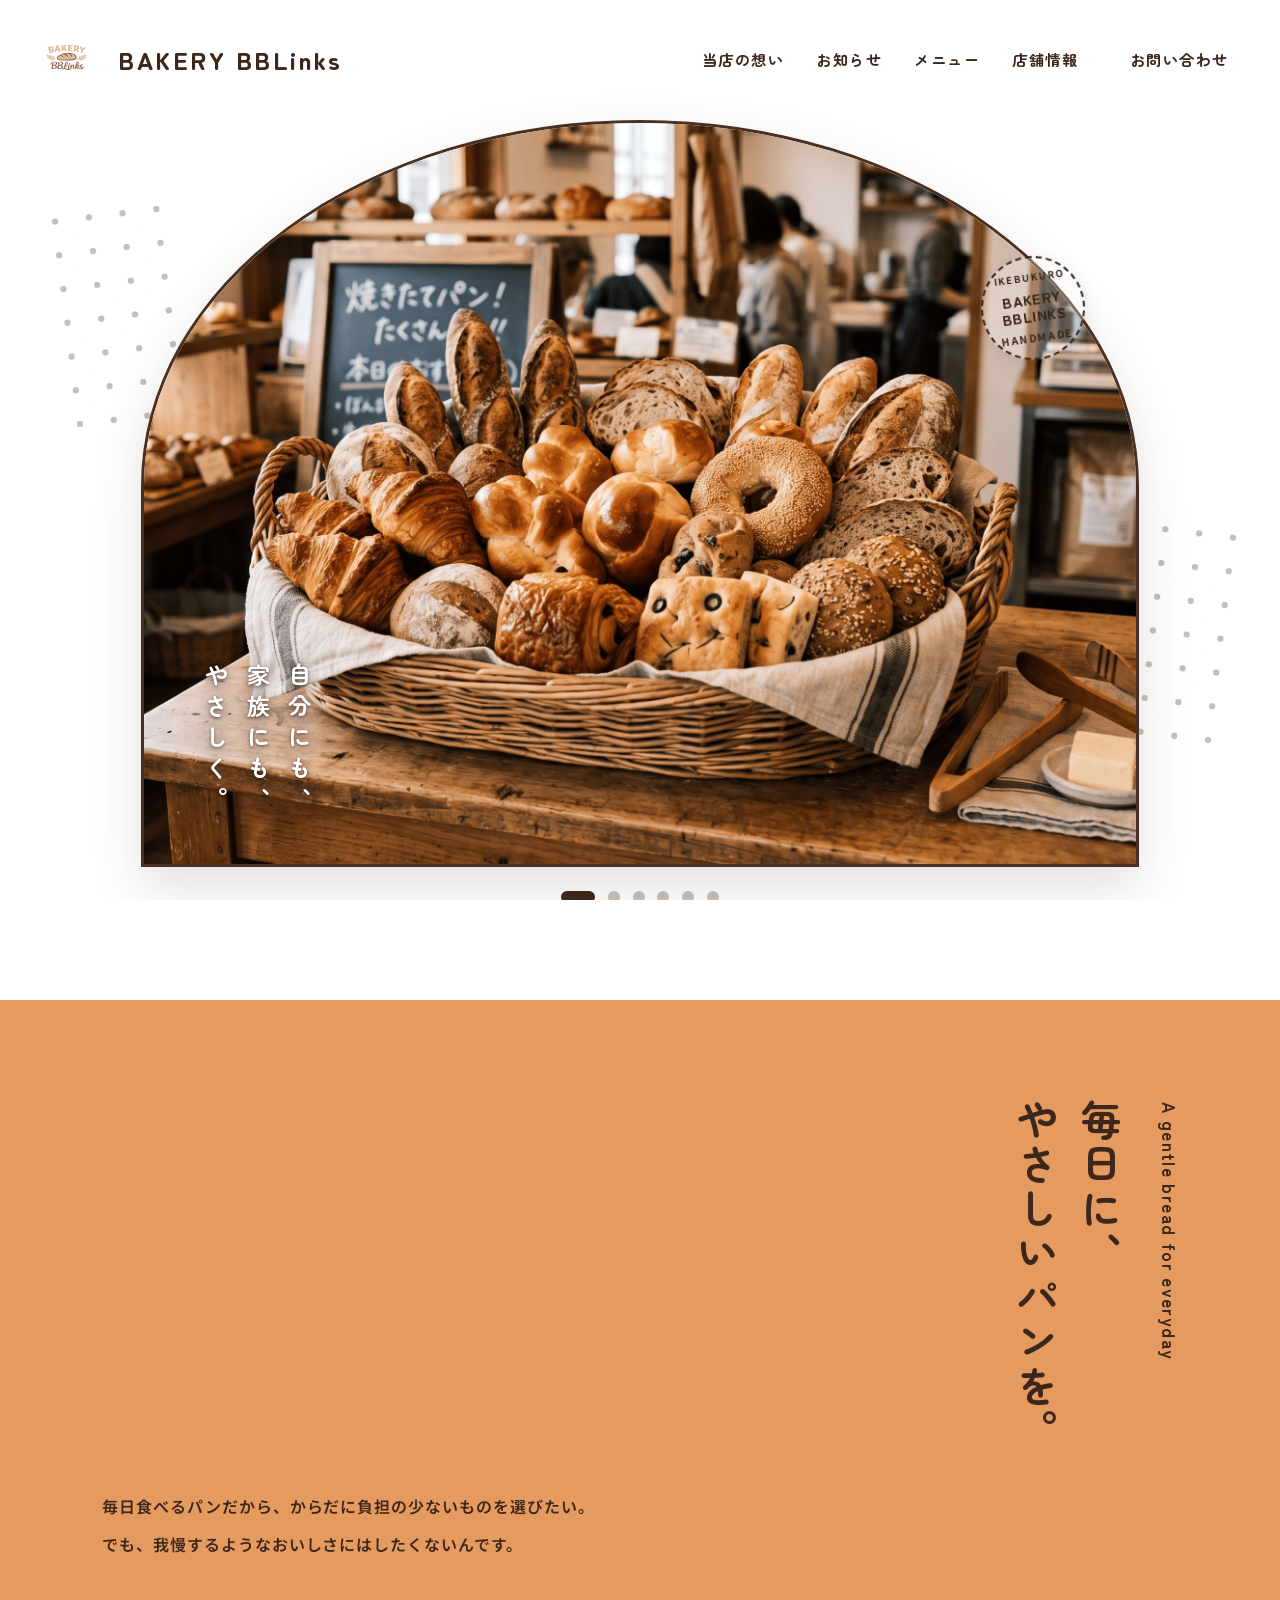
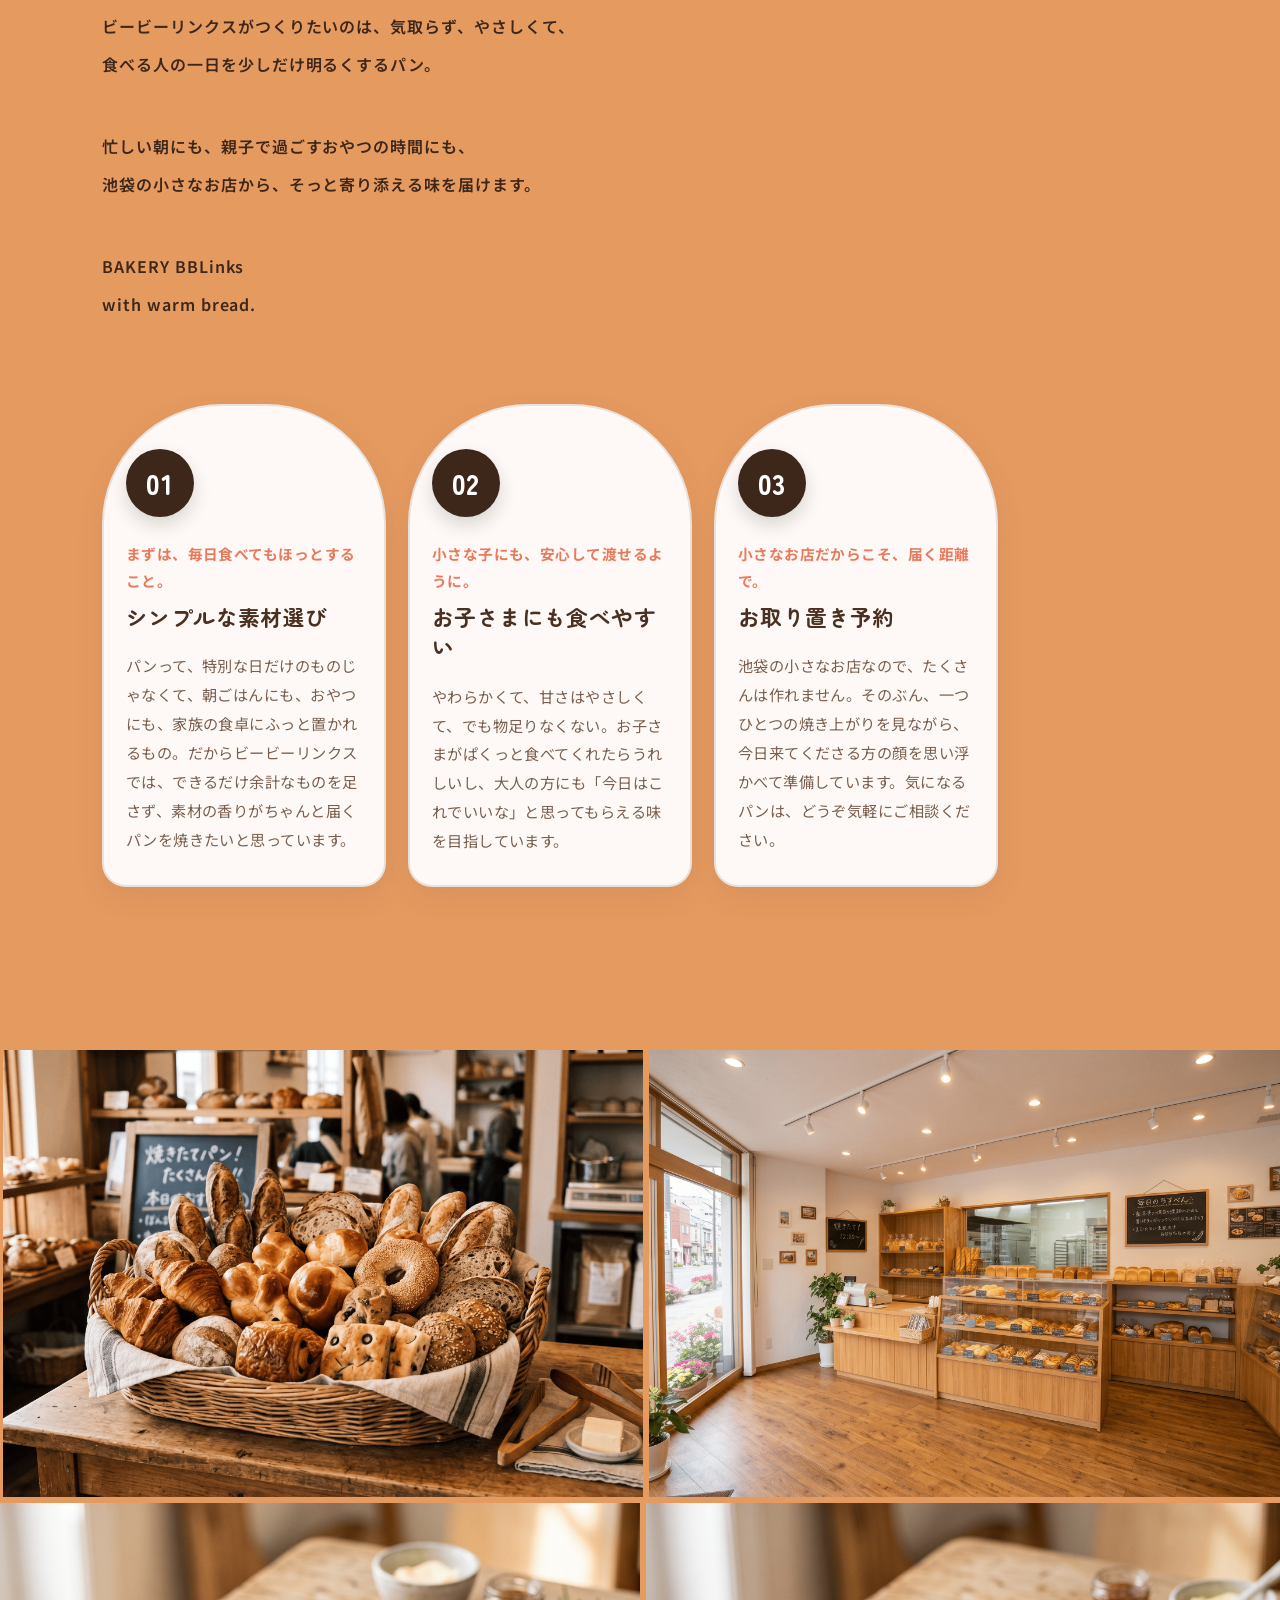
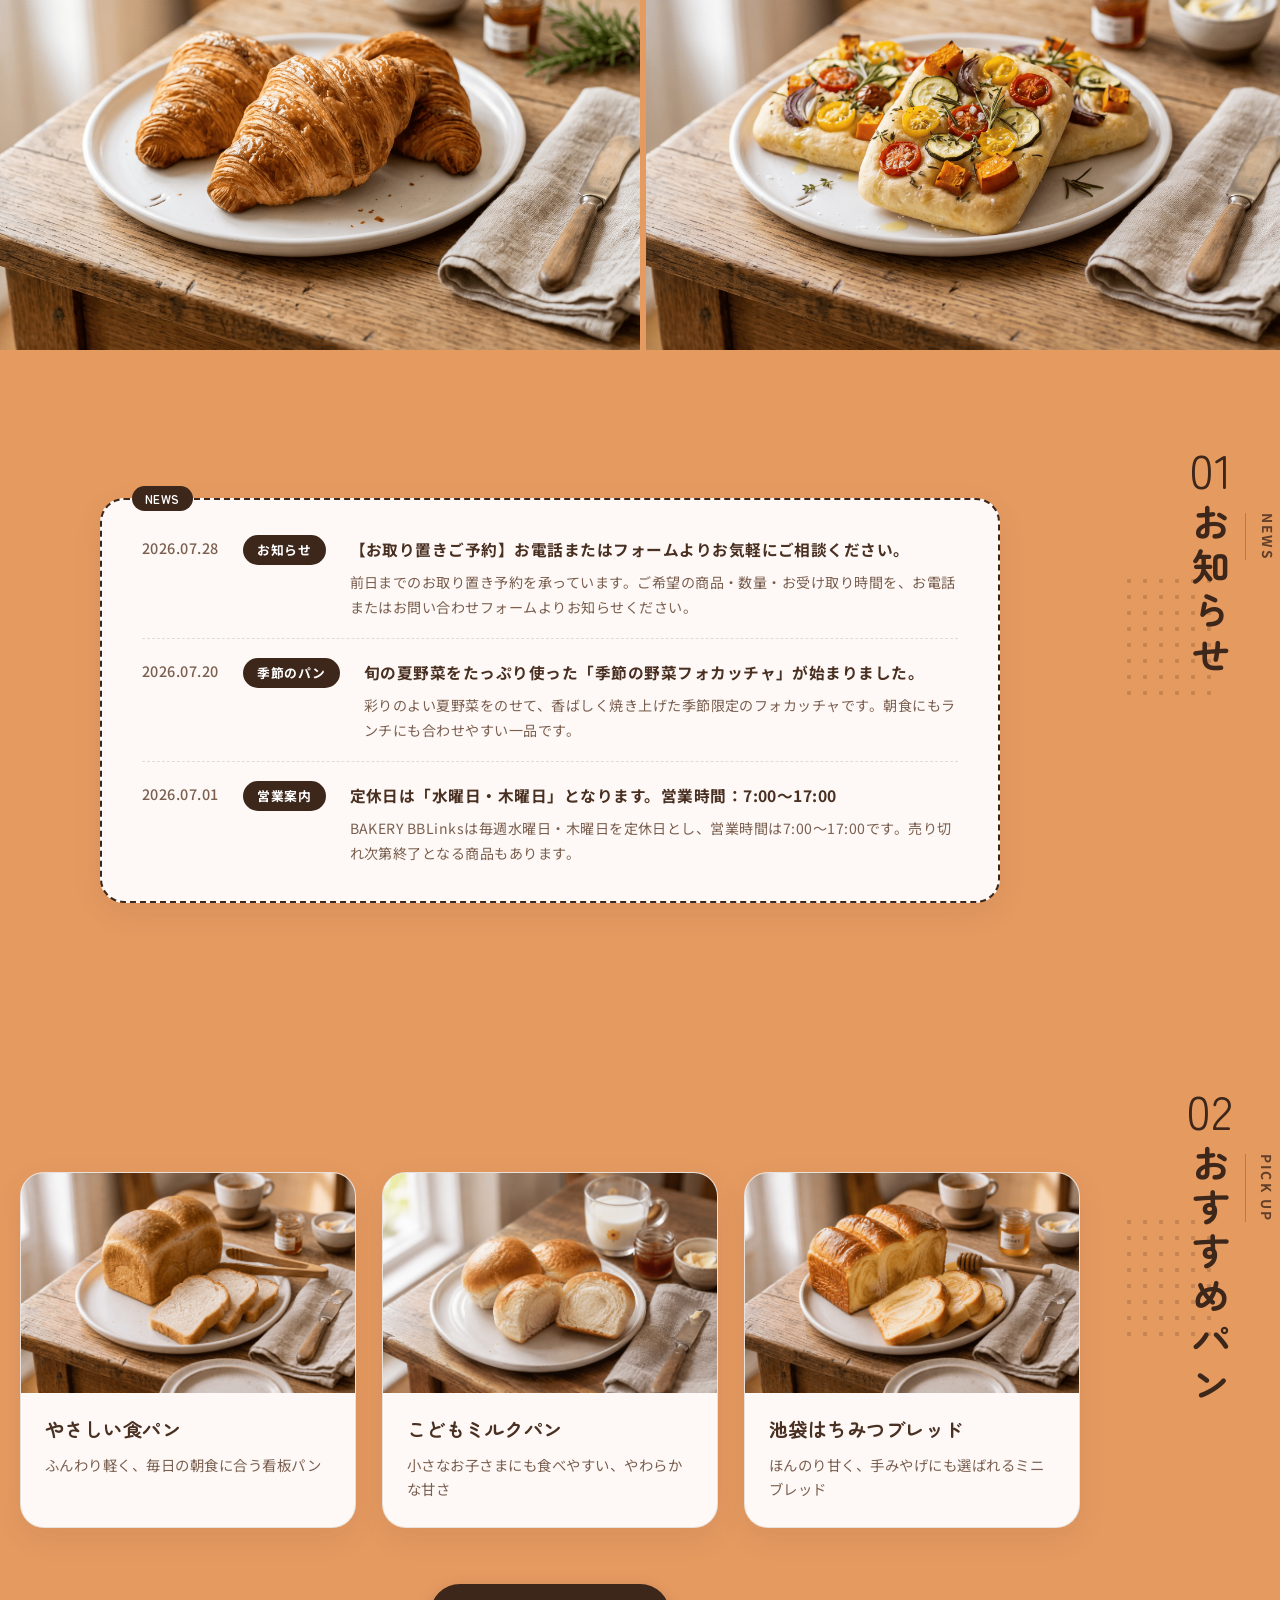
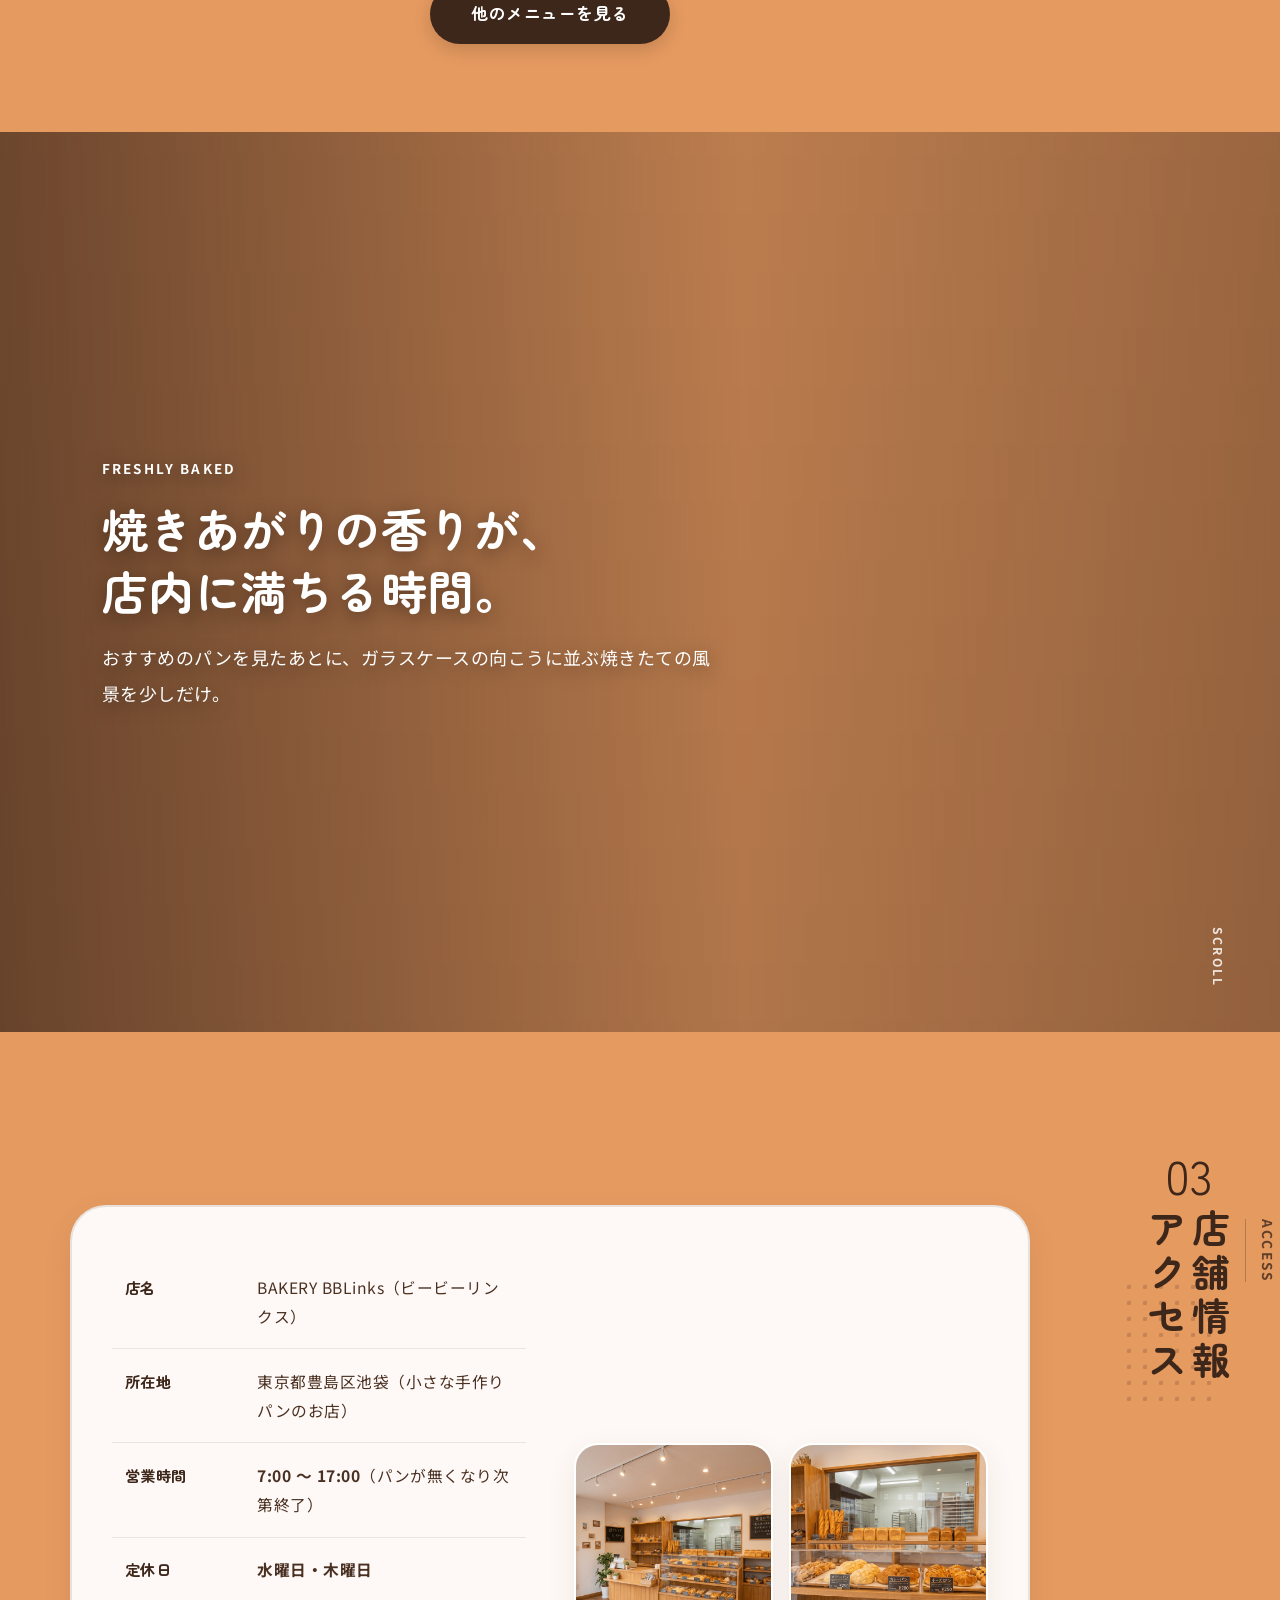
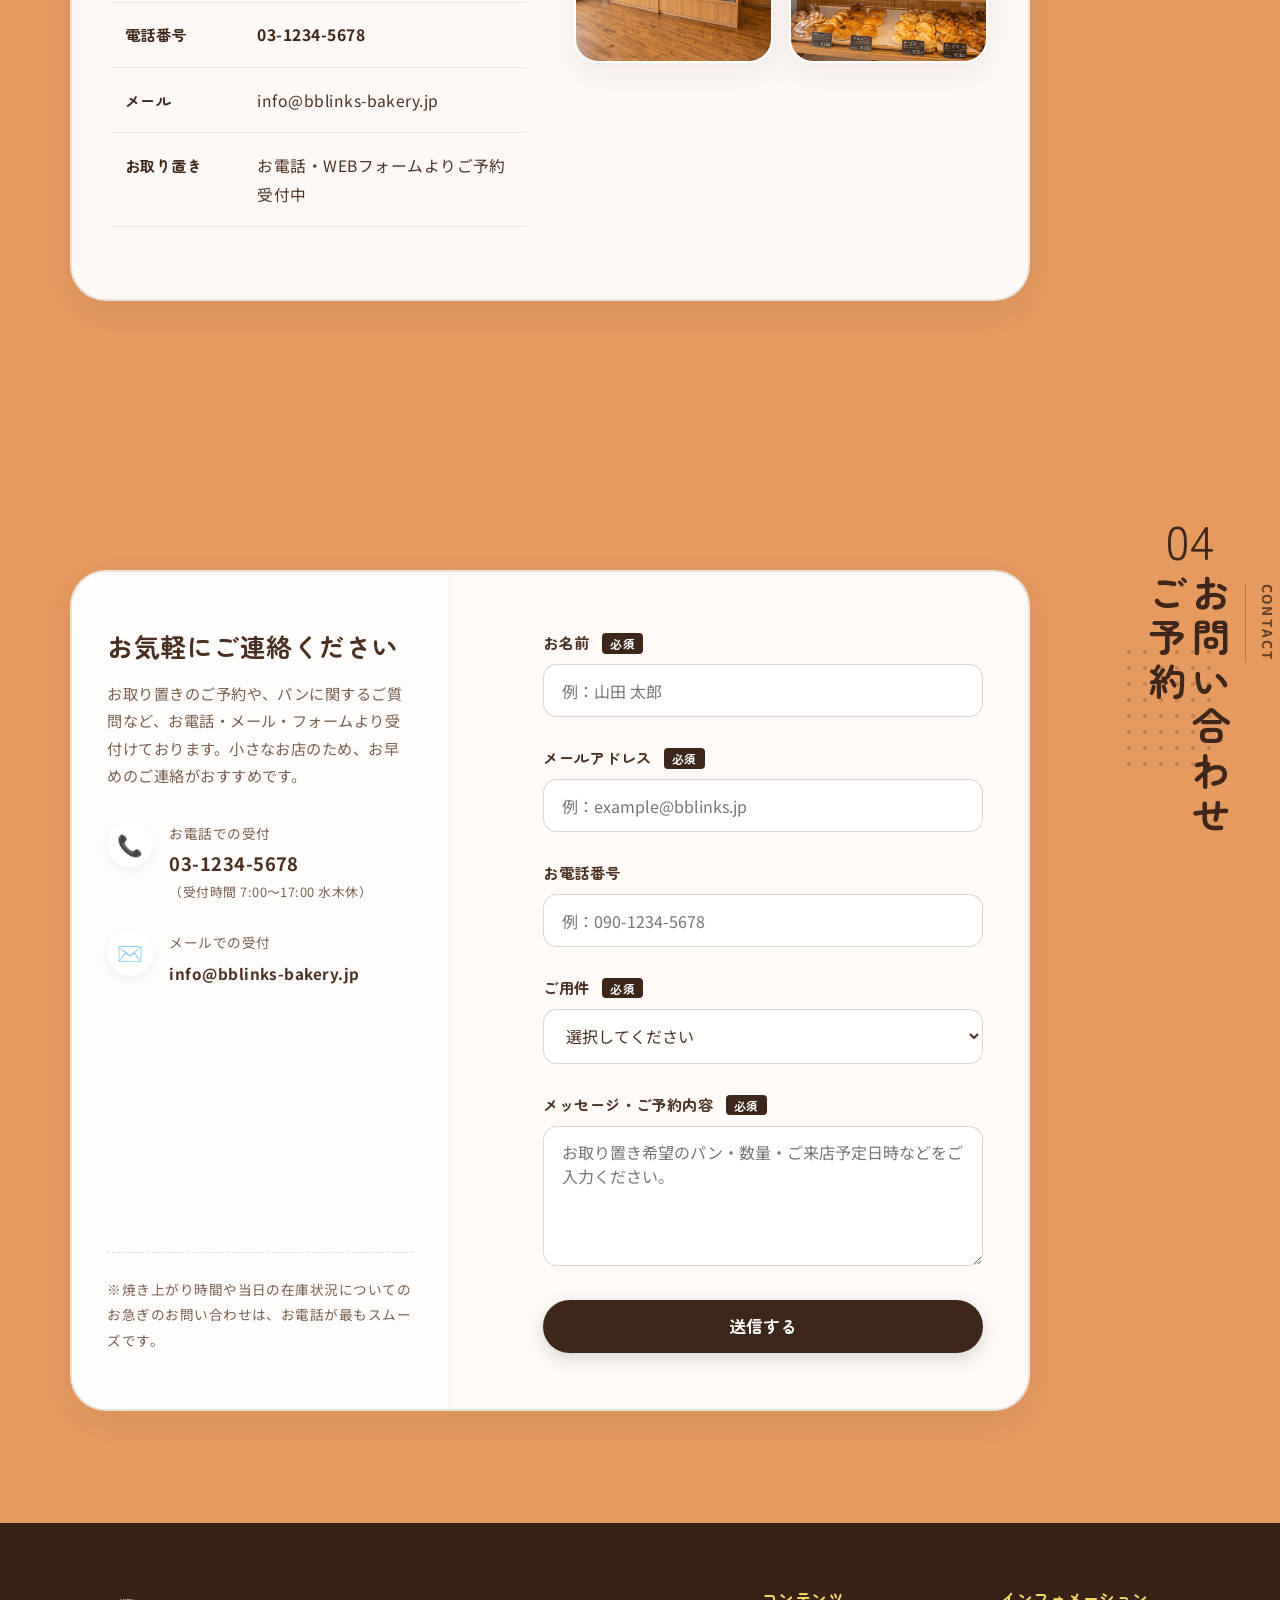
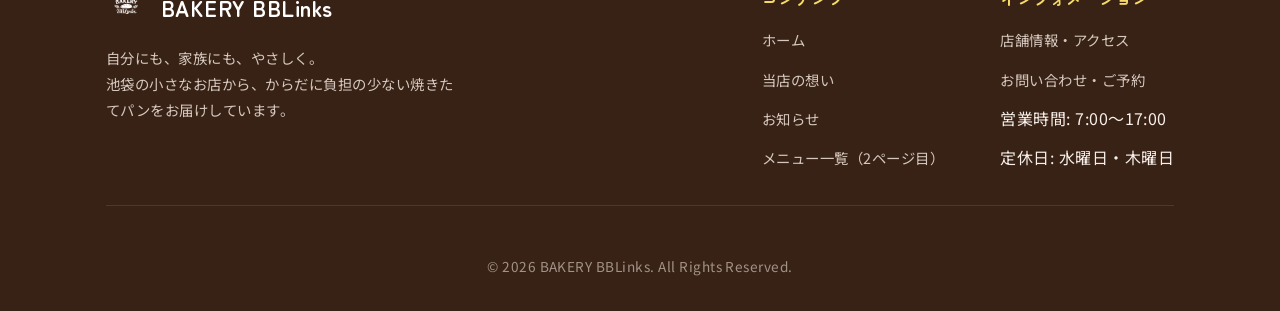
==== index.html @ ad57223d "Add files via upload" ====
<!DOCTYPE html>
<html lang="ja">

<head>
  <meta charset="UTF-8">
  <meta name="viewport" content="width=device-width, initial-scale=1.0">
  <title>BAKERY BBLinks | 池袋のからだにやさしい手作りパン屋さん</title>
  <meta name="description"
    content="池袋の小さなお店 BAKERY BBLinks。毎日の食卓にそっと寄り添う、からだに負担の少ないシンプルで美味しいパンをお届けします。営業時間7:00～17:00（水木定休）。">
  <link rel="stylesheet" href="../css/styles.css">
</head>

<body>

  <!-- flore.tokyo Exact Replication Hero Section -->
  <section class="flore-hero-section">
    <!-- Side Decorative Arch Background Shapes -->
    <div class="flore-side-arch flore-side-arch-left"></div>
    <div class="flore-side-arch flore-side-arch-right"></div>
    <div class="flore-side-dots flore-side-dots-left"></div>
    <div class="flore-side-dots flore-side-dots-right"></div>

    <!-- Top Navigation Bar -->
    <div class="flore-top-bar">
      <a href="index.html" class="flore-logo-area">
        <img src="../images/店舗ロゴ.png" alt="BAKERY BBLinks ロゴ">
        <span class="flore-logo-title">BAKERY BBLinks</span>
      </a>

      <button class="flore-mobile-toggle" id="mobileMenuToggle" aria-label="メニューを開く">☰</button>

      <nav id="mainNav">
        <ul class="flore-nav-list">
          <li><a href="#concept" class="flore-nav-link">当店の想い</a></li>
          <li><a href="#news" class="flore-nav-link">お知らせ</a></li>
          <li><a href="menu.html" class="flore-nav-link">メニュー</a></li>
          <li><a href="#access" class="flore-nav-link">店舗情報</a></li>
          <li><a href="#contact" class="flore-nav-link"
              style="background: rgba(255,255,255,0.4); padding: 0.4rem 1.2rem; border-radius: 99px;">お問い合わせ</a></li>
        </ul>
      </nav>
    </div>

    <!-- Main Stage Grid: Center Arch Window Slider -->
    <div class="flore-hero-stage">

      <!-- Center Area: Big Arch Window Photo Frame (7-second Slider) -->
      <div class="flore-center-arch-frame">
        <!-- Floating Butterfly / Character Decoration -->
        <div class="flore-char-decoration">
          <img src="../images/imageキャラクター.png" alt="BBLinks キャラクター">
        </div>

        <!-- 7-second Photo Slider -->
        <div class="flore-slider-wrapper">
          <!-- Slide 1 -->
          <div class="arch-slide active">
            <img src="../images/パン1.png" alt="BAKERY BBLinks 焼きたてパン">
          </div>
          <!-- Slide 2 -->
          <div class="arch-slide">
            <img src="../images/店内1.png" alt="BAKERY BBLinks 店内の様子">
          </div>
          <!-- Slide 3 -->
          <div class="arch-slide">
            <img src="../images/やさしい食パン.png" alt="看板メニュー やさしい食パン">
          </div>
          <!-- Slide 4 -->
          <div class="arch-slide">
            <img src="../images/クロワッサン.png" alt="発酵バターのクロワッサン">
          </div>
          <!-- Slide 5 -->
          <div class="arch-slide">
            <img src="../images/季節の野菜フォカッチャ.png" alt="季節の野菜フォカッチャ">
          </div>
          <!-- Slide 6 -->
          <div class="arch-slide">
            <img src="../images/店内_ガラスケースのアップ写真.png" alt="ガラスケースのパンたち">
          </div>
        </div>

        <!-- Overlay Copy ("自分にも、家族にも、やさしく。") -->
        <div class="flore-left-copy">
          <div class="flore-vertical-text">自分にも、<br>家族にも、<br>やさしく。</div>
        </div>

      </div>

      <!-- Overlay Stamp Badge ("IKEBUKURO / BBLINKS") -->
      <div class="flore-right-badge-area">
        <div class="flore-circle-badge">
          <span class="sub">IKEBUKURO</span>
          <span class="main-txt">BAKERY<br>BBLINKS</span>
          <span class="sub" style="font-size: 0.65rem;">HANDMADE</span>
        </div>
      </div>

    </div>

    <!-- Bottom Dots & Action Buttons -->
    <div class="flore-hero-footer">
      <div class="arch-slider-dots" id="archSliderDots"></div>
    </div>
  </section>

  <main id="contents" class="page-contents">
    <!-- Concept Section (Must Include Full Designated Text) -->
    <section class="concept-section" id="concept">
      <div class="concept-title-rail">
        <div class="concept-copy-area">
          <p class="concept-copy-en">A gentle bread for everyday</p>
          <h2 class="concept-copy">毎日に、<br>やさしいパンを。</h2>
        </div>
      </div>

      <div class="concept-text">
        <p>毎日食べるパンだから、からだに負担の少ないものを選びたい。<br class="pc-only">でも、我慢するようなおいしさにはしたくないんです。</p>
        <p>ビービーリンクスがつくりたいのは、気取らず、やさしくて、<br class="pc-only">食べる人の一日を少しだけ明るくするパン。</p>
        <p>忙しい朝にも、親子で過ごすおやつの時間にも、<br class="pc-only">池袋の小さなお店から、そっと寄り添える味を届けます。</p>
        <p>BAKERY BBLinks<br>with warm bread.</p>
      </div>

      <div class="concept-points-inline">
        <div class="points-grid">
          <div class="arch-point-card">
            <div class="point-num-badge">01</div>
            <div class="point-sub">まずは、毎日食べてもほっとすること。</div>
            <h3 class="point-title">シンプルな素材選び</h3>
            <p class="point-desc">
              パンって、特別な日だけのものじゃなくて、朝ごはんにも、おやつにも、家族の食卓にふっと置かれるもの。だからビービーリンクスでは、できるだけ余計なものを足さず、素材の香りがちゃんと届くパンを焼きたいと思っています。
            </p>
          </div>

          <div class="arch-point-card">
            <div class="point-num-badge">02</div>
            <div class="point-sub">小さな子にも、安心して渡せるように。</div>
            <h3 class="point-title">お子さまにも食べやすい</h3>
            <p class="point-desc">
              やわらかくて、甘さはやさしくて、でも物足りなくない。お子さまがぱくっと食べてくれたらうれしいし、大人の方にも「今日はこれでいいな」と思ってもらえる味を目指しています。
            </p>
          </div>

          <div class="arch-point-card">
            <div class="point-num-badge">03</div>
            <div class="point-sub">小さなお店だからこそ、届く距離で。</div>
            <h3 class="point-title">お取り置き予約</h3>
            <p class="point-desc">
              池袋の小さなお店なので、たくさんは作れません。そのぶん、一つひとつの焼き上がりを見ながら、今日来てくださる方の顔を思い浮かべて準備しています。気になるパンは、どうぞ気軽にご相談ください。
            </p>
          </div>
        </div>
      </div>
    </section>

    <section class="concept-imgarea" aria-label="BAKERY BBLinksのパンと店内風景">
      <div class="scroll-infinity-wrap">
        <ul class="scroll-infinity-list scroll-infinity-list-left">
          <li class="scroll-infinity-item"><img src="../images/パン1.png" alt="焼きたてパン"></li>
          <li class="scroll-infinity-item"><img src="../images/店内1.png" alt="店内風景"></li>
          <li class="scroll-infinity-item"><img src="../images/やさしい食パン.png" alt="やさしい食パン"></li>
          <li class="scroll-infinity-item"><img src="../images/クロワッサン.png" alt="クロワッサン"></li>
          <li class="scroll-infinity-item"><img src="../images/季節の野菜フォカッチャ.png" alt="季節の野菜フォカッチャ"></li>
          <li class="scroll-infinity-item"><img src="../images/店内_ガラスケースのアップ写真.png" alt="ガラスケースのパン"></li>
          <li class="scroll-infinity-item"><img src="../images/パン1.png" alt=""></li>
          <li class="scroll-infinity-item"><img src="../images/店内1.png" alt=""></li>
          <li class="scroll-infinity-item"><img src="../images/やさしい食パン.png" alt=""></li>
          <li class="scroll-infinity-item"><img src="../images/クロワッサン.png" alt=""></li>
          <li class="scroll-infinity-item"><img src="../images/季節の野菜フォカッチャ.png" alt=""></li>
          <li class="scroll-infinity-item"><img src="../images/店内_ガラスケースのアップ写真.png" alt=""></li>
        </ul>
      </div>

      <div class="scroll-infinity-wrap">
        <ul class="scroll-infinity-list scroll-infinity-list-right">
          <li class="scroll-infinity-item"><img src="../images/クロワッサン.png" alt=""></li>
          <li class="scroll-infinity-item"><img src="../images/季節の野菜フォカッチャ.png" alt=""></li>
          <li class="scroll-infinity-item"><img src="../images/店内_ガラスケースのアップ写真.png" alt=""></li>
          <li class="scroll-infinity-item"><img src="../images/パン1.png" alt=""></li>
          <li class="scroll-infinity-item"><img src="../images/店内1.png" alt=""></li>
          <li class="scroll-infinity-item"><img src="../images/やさしい食パン.png" alt=""></li>
          <li class="scroll-infinity-item"><img src="../images/クロワッサン.png" alt=""></li>
          <li class="scroll-infinity-item"><img src="../images/季節の野菜フォカッチャ.png" alt=""></li>
          <li class="scroll-infinity-item"><img src="../images/店内_ガラスケースのアップ写真.png" alt=""></li>
          <li class="scroll-infinity-item"><img src="../images/パン1.png" alt=""></li>
          <li class="scroll-infinity-item"><img src="../images/店内1.png" alt=""></li>
          <li class="scroll-infinity-item"><img src="../images/やさしい食パン.png" alt=""></li>
        </ul>
      </div>
    </section>

    <!-- News Section -->
    <section class="news-section" id="news">
      <div class="container">
        <div class="section-title">
          <span class="en">News</span>
          <h2 class="ja">お知らせ</h2>
        </div>

        <div class="news-card">
          <ul class="news-list">
            <li class="news-item">
              <span class="news-date">2026.07.28</span>
              <span class="news-tag">お知らせ</span>
              <div class="news-content">
                <a href="#news-modal" class="news-text news-popup-trigger" data-news-date="2026.07.28"
                  data-news-tag="お知らせ" data-news-title="【お取り置きご予約】お電話またはフォームよりお気軽にご相談ください。"
                  data-news-body="前日までのお取り置き予約を承っています。ご希望の商品・数量・お受け取り時間を、お電話またはお問い合わせフォームよりお知らせください。焼き上がり状況によりご希望に添えない場合もありますが、できるだけご用意できるようにいたします。">【お取り置きご予約】お電話またはフォームよりお気軽にご相談ください。</a>
                <p class="news-excerpt">前日までのお取り置き予約を承っています。ご希望の商品・数量・お受け取り時間を、お電話またはお問い合わせフォームよりお知らせください。</p>
              </div>
            </li>
            <li class="news-item">
              <span class="news-date">2026.07.20</span>
              <span class="news-tag">季節のパン</span>
              <div class="news-content">
                <a href="#news-modal" class="news-text news-popup-trigger" data-news-date="2026.07.20"
                  data-news-tag="季節のパン" data-news-title="旬の夏野菜をたっぷり使った「季節の野菜フォカッチャ」が始まりました。"
                  data-news-body="彩りのよい夏野菜をのせて、香ばしく焼き上げた季節限定のフォカッチャです。朝食にもランチにも合わせやすい、やさしい塩気の一品です。数量限定のため、気になる方は早めの時間帯がおすすめです。">旬の夏野菜をたっぷり使った「季節の野菜フォカッチャ」が始まりました。</a>
                <p class="news-excerpt">彩りのよい夏野菜をのせて、香ばしく焼き上げた季節限定のフォカッチャです。朝食にもランチにも合わせやすい一品です。</p>
              </div>
            </li>
            <li class="news-item">
              <span class="news-date">2026.07.01</span>
              <span class="news-tag">営業案内</span>
              <div class="news-content">
                <a href="#news-modal" class="news-text news-popup-trigger" data-news-date="2026.07.01"
                  data-news-tag="営業案内" data-news-title="定休日は「水曜日・木曜日」となります。営業時間：7:00～17:00"
                  data-news-body="BAKERY BBLinksは毎週水曜日・木曜日を定休日とし、営業時間は7:00〜17:00です。売り切れ次第終了となる商品もありますので、まとまった数をご希望の場合は事前のご相談がおすすめです。">定休日は「水曜日・木曜日」となります。営業時間：7:00～17:00</a>
                <p class="news-excerpt">BAKERY BBLinksは毎週水曜日・木曜日を定休日とし、営業時間は7:00〜17:00です。売り切れ次第終了となる商品もあります。</p>
              </div>
            </li>
          </ul>
        </div>
      </div>
    </section>

    <div class="news-modal" id="newsModal" aria-hidden="true">
      <div class="news-modal-backdrop" data-news-modal-close></div>
      <div class="news-modal-dialog" role="dialog" aria-modal="true" aria-labelledby="newsModalTitle">
        <button class="news-modal-close" type="button" aria-label="ポップアップを閉じる" data-news-modal-close>×</button>
        <div class="news-modal-meta">
          <span class="news-modal-date" id="newsModalDate"></span>
          <span class="news-modal-tag" id="newsModalTag"></span>
        </div>
        <h3 class="news-modal-title" id="newsModalTitle"></h3>
        <p class="news-modal-body" id="newsModalBody"></p>
        <img src="../images/imageキャラクター.png" alt="BAKERY BBLinks キャラクター" class="news-modal-character">
      </div>
    </div>

    <!-- Pick Up / Recommendation Section -->
    <section class="featured-section section-padding">
      <div class="container">
        <div class="section-title">
          <span class="en">Pick Up</span>
          <h2 class="ja">おすすめパン</h2>
        </div>

        <div class="menu-cards-grid">
          <!-- やさしい食パン -->
          <div class="menu-card">
            <div class="menu-card-img-wrap">
              <img src="../images/やさしい食パン.png" alt="やさしい食パン" class="menu-card-img">
            </div>
            <div class="menu-card-body">
              <h3 class="menu-card-title">やさしい食パン</h3>
              <p class="menu-card-desc">ふんわり軽く、毎日の朝食に合う看板パン</p>
            </div>
          </div>

          <!-- こどもミルクパン -->
          <div class="menu-card">
            <div class="menu-card-img-wrap">
              <img src="../images/こどもミルクパン.png" alt="こどもミルクパン" class="menu-card-img">
            </div>
            <div class="menu-card-body">
              <h3 class="menu-card-title">こどもミルクパン</h3>
              <p class="menu-card-desc">小さなお子さまにも食べやすい、やわらかな甘さ</p>
            </div>
          </div>

          <!-- 池袋はちみつブレッド -->
          <div class="menu-card">
            <div class="menu-card-img-wrap">
              <img src="../images/池袋はちみつブレッド.png" alt="池袋はちみつブレッド" class="menu-card-img">
            </div>
            <div class="menu-card-body">
              <h3 class="menu-card-title">池袋はちみつブレッド</h3>
              <p class="menu-card-desc">ほんのり甘く、手みやげにも選ばれるミニブレッド</p>
            </div>
          </div>
        </div>

        <div class="btn-center-wrap">
          <a href="menu.html" class="btn-primary">他のメニューを見る</a>
        </div>
      </div>
    </section>

    <!-- Full Screen Bakery Scene Section -->
    <section class="bakery-immersive-section" aria-label="焼きたてパンの風景">
      <div class="bakery-immersive-fixed" role="img" aria-label="ガラスケースに並ぶ焼きたてパン">
        <div class="bakery-immersive-copy">
          <span class="bakery-immersive-kicker">Freshly Baked</span>
          <h2>焼きあがりの香りが、<br>店内に満ちる時間。</h2>
          <p>おすすめのパンを見たあとに、ガラスケースの向こうに並ぶ焼きたての風景を少しだけ。</p>
        </div>
        <div class="bakery-immersive-scroll">SCROLL</div>
      </div>
    </section>

    <!-- Store Info & Access Section -->
    <section class="store-info-section section-padding" id="access">
      <div class="container">
        <div class="section-title">
          <span class="en">Access</span>
          <h2 class="ja">店舗情報<br>アクセス</h2>
        </div>

        <div class="store-card-wrapper">
          <div class="store-grid">
            <div>
              <table class="store-detail-table">
                <tr>
                  <th>店名</th>
                  <td>BAKERY BBLinks（ビービーリンクス）</td>
                </tr>
                <tr>
                  <th>所在地</th>
                  <td>東京都豊島区池袋（小さな手作りパンのお店）</td>
                </tr>
                <tr>
                  <th>営業時間</th>
                  <td><strong>7:00 ～ 17:00</strong>（パンが無くなり次第終了）</td>
                </tr>
                <tr>
                  <th>定休日</th>
                  <td><strong>水曜日・木曜日</strong></td>
                </tr>
                <tr>
                  <th>電話番号</th>
                  <td><a href="tel:03-1234-5678"
                      style="color: var(--text-flore-dark); font-weight: bold;">03-1234-5678</a></td>
                </tr>
                <tr>
                  <th>メール</th>
                  <td><a href="mailto:info@bblinks-bakery.jp">info@bblinks-bakery.jp</a></td>
                </tr>
                <tr>
                  <th>お取り置き</th>
                  <td>お電話・WEBフォームよりご予約受付中</td>
                </tr>
              </table>
            </div>

            <div class="store-gallery">
              <img src="../images/店内1.png" alt="BAKERY BBLinks 店内" class="gallery-img">
              <img src="../images/店内_ガラスケースのアップ写真.png" alt="ガラスケースのパン" class="gallery-img">
            </div>
          </div>
        </div>
      </div>
    </section>

    <!-- Contact Form Section -->
    <section class="contact-section section-padding" id="contact">
      <div class="container">
        <div class="section-title">
          <span class="en">Contact</span>
          <h2 class="ja">お問い合わせ<br>ご予約</h2>
        </div>

        <div class="contact-wrapper">
          <!-- Contact Direct Info -->
          <div class="contact-info-box">
            <div>
              <h3 class="contact-info-title">お気軽にご連絡ください</h3>
              <p class="contact-info-desc">
                お取り置きのご予約や、パンに関するご質問など、お電話・メール・フォームより受付けております。小さなお店のため、お早めのご連絡がおすすめです。
              </p>
              <div class="contact-direct-list">
                <div class="contact-direct-item">
                  <div class="contact-icon">📞</div>
                  <div>
                    <div class="contact-direct-label">お電話での受付</div>
                    <div class="contact-direct-val"><a href="tel:03-1234-5678">03-1234-5678</a></div>
                    <div style="font-size: 0.8rem; color: var(--text-muted);">（受付時間 7:00〜17:00 水木休）</div>
                  </div>
                </div>

                <div class="contact-direct-item">
                  <div class="contact-icon">✉️</div>
                  <div>
                    <div class="contact-direct-label">メールでの受付</div>
                    <div class="contact-direct-val"><a href="mailto:info@bblinks-bakery.jp"
                        style="font-size: 0.95rem;">info@bblinks-bakery.jp</a></div>
                  </div>
                </div>
              </div>
            </div>

            <div style="margin-top: 2rem; padding-top: 1.5rem; border-top: 1px dashed rgba(74, 48, 34, 0.15);">
              <p style="font-size: 0.85rem; color: var(--text-muted);">
                ※焼き上がり時間や当日の在庫状況についてのお急ぎのお問い合わせは、お電話が最もスムーズです。
              </p>
            </div>
          </div>

          <!-- Form Area -->
          <div class="contact-form-box">
            <div id="formSuccessMessage"
              style="display: none; background: rgba(255,255,255,0.9); border: 2px solid var(--text-flore-dark); padding: 1.2rem; border-radius: var(--border-radius-sm); margin-bottom: 1.5rem; text-align: center;">
              <p style="font-weight: bold; color: var(--text-flore-dark);">お問い合わせありがとうございます！</p>
              <p style="font-size: 0.9rem; margin-top: 0.4rem;">内容を確認次第、折り返しご連絡いたします。</p>
            </div>

            <form id="bakeryContactForm">
              <div class="form-group">
                <label for="userName" class="form-label">お名前 <span class="required">必須</span></label>
                <input type="text" id="userName" class="form-control" placeholder="例：山田 太郎" required>
              </div>

              <div class="form-group">
                <label for="userEmail" class="form-label">メールアドレス <span class="required">必須</span></label>
                <input type="email" id="userEmail" class="form-control" placeholder="例：example@bblinks.jp" required>
              </div>

              <div class="form-group">
                <label for="userPhone" class="form-label">お電話番号</label>
                <input type="tel" id="userPhone" class="form-control" placeholder="例：090-1234-5678">
              </div>

              <div class="form-group">
                <label for="contactType" class="form-label">ご用件 <span class="required">必須</span></label>
                <select id="contactType" class="form-control" required>
                  <option value="">選択してください</option>
                  <option value="取り置き予約">パンのお取り置き予約</option>
                  <option value="商品について">商品・アレルギーに関するご質問</option>
                  <option value="その他">その他のお問い合わせ</option>
                </select>
              </div>

              <div class="form-group">
                <label for="userMessage" class="form-label">メッセージ・ご予約内容 <span class="required">必須</span></label>
                <textarea id="userMessage" class="form-control" placeholder="お取り置き希望のパン・数量・ご来店予定日時などをご入力ください。"
                  required></textarea>
              </div>

              <button type="submit" class="btn-primary" style="width: 100%; justify-content: center;">送信する</button>
            </form>
          </div>
        </div>
      </div>
    </section>

  </main>

  <!-- Footer Section -->
  <footer class="site-footer">
    <div class="container">
      <div class="footer-content">
        <div class="footer-brand">
          <div class="footer-logo">
            <img src="../images/店舗ロゴ.png" alt="BAKERY BBLinks">
            <span>BAKERY BBLinks</span>
          </div>
          <p class="footer-desc">
            自分にも、家族にも、やさしく。<br>
            池袋の小さなお店から、からだに負担の少ない焼きたてパンをお届けしています。
          </p>
        </div>

        <div class="footer-links">
          <div class="footer-links-col">
            <h4>コンテンツ</h4>
            <ul class="footer-nav-list">
              <li><a href="index.html">ホーム</a></li>
              <li><a href="#concept">当店の想い</a></li>
              <li><a href="#news">お知らせ</a></li>
              <li><a href="menu.html">メニュー一覧（2ページ目）</a></li>
            </ul>
          </div>

          <div class="footer-links-col">
            <h4>インフォメーション</h4>
            <ul class="footer-nav-list">
              <li><a href="#access">店舗情報・アクセス</a></li>
              <li><a href="#contact">お問い合わせ・ご予約</a></li>
              <li>営業時間: 7:00〜17:00</li>
              <li>定休日: 水曜日・木曜日</li>
            </ul>
          </div>
        </div>
      </div>

      <div class="footer-copyright">
        &copy; 2026 BAKERY BBLinks. All Rights Reserved.
      </div>
    </div>
  </footer>

  <script src="../js/main.js"></script>
</body>

</html>
---- css/styles.css ----
/* ==========================================================================
   BAKERY BBLinks - Main Design System & Stylesheet
   flore.tokyo Arch Screen Replication with Golden Ratio Vertical Arch Window
   ========================================================================== */

@import url('https://fonts.googleapis.com/css2?family=Zen+Maru+Gothic:wght@400;500;700;900&family=Noto+Sans+JP:wght@400;500;700&display=swap');

:root {
  /* Color Palette */
  --bg-flore: #E59A60;          /* TOP Color: Warm Terracotta Caramel */
  --bg-yellow: #F7DA69;         /* Gentle Sunshine Yellow */
  --bg-pink: #F7C0C7;           /* Gentle Sweet Pink */
  
  --primary-color: #E59A60;
  --secondary-color: #E87A5D;
  --accent-yellow: #FFD24C;
  
  --text-main: #4A3022;          /* Deep Warm Brown */
  --text-muted: #7A5F50;
  --text-flore-dark: #3D261A;
  --text-light: #FFFFFF;
  
  --border-color: rgba(90, 67, 54, 0.15);
  --border-flore: #4A3022;
  --border-radius-sm: 14px;
  --border-radius-md: 24px;
  --border-radius-lg: 36px;
  --border-radius-pill: 9999px;
  
  --shadow-soft: 0 10px 30px rgba(74, 48, 34, 0.08);
  --shadow-hover: 0 16px 40px rgba(74, 48, 34, 0.16);
  
  --font-heading: 'Zen Maru Gothic', sans-serif;
  --font-body: 'Noto Sans JP', 'Zen Maru Gothic', sans-serif;
  
  --max-width: 1100px;
}

/* Reset & Base Styles */
*, *::before, *::after {
  box-sizing: border-box;
  margin: 0;
  padding: 0;
}

html {
  scroll-behavior: smooth;
  font-size: 16px;
}

/* Animated Changing Background */
body {
  font-family: var(--font-body);
  color: var(--text-main);
  line-height: 1.85;
  letter-spacing: 0.03em;
  overflow-x: hidden;
  animation: animateBgCycle 18s ease-in-out infinite;
}

body.modal-open {
  overflow: hidden;
}

@keyframes animateBgCycle {
  0%, 100% {
    background-color: var(--bg-flore);  /* TOP Color: Caramel Terracotta */
  }
  33% {
    background-color: var(--bg-yellow); /* Gentle Sunshine Yellow */
  }
  66% {
    background-color: var(--bg-pink);   /* Gentle Sweet Pink */
  }
}

img {
  max-width: 100%;
  height: auto;
  display: block;
}

a {
  color: inherit;
  text-decoration: none;
  transition: all 0.3s ease;
}

ul {
  list-style: none;
}

/* Typography & Headings */
h1, h2, h3, h4, h5, h6 {
  font-family: var(--font-heading);
  color: var(--text-main);
  font-weight: 700;
  line-height: 1.4;
}

.section-title {
  position: relative;
  z-index: 0;
  min-height: clamp(220px, 26vh, 320px);
  margin-bottom: clamp(2.6rem, 5vw, 5.2rem);
  padding-right: clamp(0.2rem, 1vw, 0.7rem);
  display: grid;
  grid-template-columns: auto auto;
  grid-template-rows: auto auto;
  column-gap: clamp(0.5rem, 0.9vw, 0.8rem);
  row-gap: clamp(0.45rem, 0.8vw, 0.8rem);
  justify-content: end;
  align-items: start;
  text-align: left;
}

.section-title .en {
  display: block;
  writing-mode: vertical-rl;
  text-orientation: mixed;
  font-size: 0.85rem;
  color: var(--text-flore-dark);
  font-weight: 700;
  letter-spacing: 0.16em;
  text-transform: uppercase;
  background-color: transparent;
  padding: 0 0 0 0.55rem;
  border-left: 1px solid rgba(61, 38, 26, 0.36);
  border-right: none;
  border-radius: 0;
  margin: 0.65rem 0 0;
  box-shadow: none;
  opacity: 0.78;
  position: relative;
  grid-column: 2;
  grid-row: 2;
  align-self: start;
  z-index: 2;
}

.section-title .ja {
  writing-mode: vertical-rl;
  text-orientation: mixed;
  font-size: clamp(1.9rem, 3vw, 2.7rem);
  position: relative;
  display: inline-block;
  color: var(--text-flore-dark);
  margin-top: 0;
  text-shadow: none;
  letter-spacing: 0.16em;
  line-height: 1.15;
  grid-column: 1;
  grid-row: 2;
  z-index: 2;
}

.section-title .ja::after {
  content: none;
  display: none;
}

.section-title::before {
  position: relative;
  grid-column: 1;
  grid-row: 1;
  justify-self: center;
  font-family: var(--font-heading);
  font-size: clamp(2.45rem, 3.7vw, 4.1rem);
  line-height: 1;
  letter-spacing: 0;
  color: var(--text-flore-dark);
  -webkit-text-stroke: 0;
  z-index: 2;
}

.section-title::after {
  content: '';
  position: absolute;
  top: clamp(7.8rem, 10vw, 10.7rem);
  right: clamp(3.9rem, 4.6vw, 5.1rem);
  width: clamp(76px, 7.5vw, 112px);
  height: clamp(96px, 10vw, 140px);
  background-image: radial-gradient(circle, rgba(61, 38, 26, 0.38) 0 2px, transparent 2.5px);
  background-size: 16px 16px;
  opacity: 0.5;
  pointer-events: none;
  z-index: 0;
}

.news-section .section-title::before {
  content: '01';
}

.featured-section .section-title::before {
  content: '02';
}

.store-info-section .section-title::before {
  content: '03';
}

.contact-section .section-title::before {
  content: '04';
}

.container {
  width: 90%;
  max-width: var(--max-width);
  margin: 0 auto;
  padding: 0 1rem;
}

.section-padding {
  padding: 6rem 0;
}

.reveal-on-scroll {
  opacity: 0;
  transform: translateY(34px);
  transition:
    opacity 0.85s ease,
    transform 0.85s cubic-bezier(0.22, 1, 0.36, 1);
  transition-delay: var(--reveal-delay, 0ms);
  will-change: opacity, transform;
}

.reveal-on-scroll.is-visible {
  opacity: 1;
  transform: translateY(0);
}

@media (prefers-reduced-motion: reduce) {
  .reveal-on-scroll {
    opacity: 1;
    transform: none;
    transition: none;
  }

  .scroll-infinity-list-left,
  .scroll-infinity-list-right {
    animation: none;
  }
}

@keyframes firstViewFadeUp {
  from {
    opacity: 0;
    transform: translateY(22px);
  }
  to {
    opacity: 1;
    transform: translateY(0);
  }
}

@keyframes firstViewFadeIn {
  from {
    opacity: 0;
  }
  to {
    opacity: var(--first-view-opacity, 1);
  }
}

@media (prefers-reduced-motion: reduce) {
  .flore-top-bar,
  .flore-center-arch-frame,
  .flore-right-badge-area,
  .flore-hero-footer {
    opacity: 1;
    transform: none;
    animation: none;
  }

  .flore-side-arch {
    opacity: 1;
    animation: none;
  }

  .flore-side-dots {
    opacity: var(--first-view-opacity, 0.62);
    animation: none;
  }
}

/* ==========================================================================
   Hero Section - Golden Ratio Vertical Arch Window (flore.tokyo Replication)
   ========================================================================== */
.flore-hero-section {
  position: fixed;
  top: 0;
  left: 0;
  width: 100vw;
  height: var(--hero-fixed-height, 100vh);
  padding: 1.5rem 2rem 1.4rem;
  overflow: hidden;
  min-height: 0;
  display: flex;
  flex-direction: column;
  justify-content: space-between;
  z-index: 0;
  will-change: opacity;
}

.flore-top-bar {
  display: flex;
  justify-content: space-between;
  align-items: center;
  position: relative;
  z-index: 20;
  max-width: 1800px;
  width: 100%;
  margin: 0 auto 1rem;
  opacity: 0;
  animation: firstViewFadeUp 0.9s ease 0.08s forwards;
}

.flore-hero-section > .flore-top-bar {
  visibility: hidden;
}

.site-floating-header {
  position: fixed;
  top: 0;
  left: 0;
  z-index: 1000;
  max-width: none;
  width: 100%;
  padding: 1.5rem 2rem 0;
  background: transparent;
  visibility: visible;
  opacity: 1;
  transform: none;
  animation: none;
  pointer-events: none;
}

.site-floating-header .flore-logo-area,
.site-floating-header nav,
.site-floating-header .flore-mobile-toggle {
  pointer-events: auto;
}

.flore-logo-area {
  display: flex;
  align-items: center;
  gap: 0.9rem;
  color: var(--text-flore-dark);
}

.flore-logo-area img {
  height: clamp(72px, 5.2vw, 96px);
  width: auto;
}

.flore-logo-title {
  font-family: var(--font-heading);
  font-size: clamp(1.55rem, 1.8vw, 1.95rem);
  font-weight: 900;
  letter-spacing: 0.1em;
  color: var(--text-flore-dark);
  white-space: nowrap;
}

.flore-nav-list {
  display: flex;
  gap: 2rem;
  align-items: center;
}

.flore-nav-link {
  font-family: var(--font-heading);
  font-size: 0.95rem;
  font-weight: 700;
  color: var(--text-flore-dark);
  letter-spacing: 0.1em;
  transition: opacity 0.3s;
}

.flore-nav-link:hover {
  opacity: 0.75;
}

/* Side Decorative Arch Background Shapes */
.flore-side-arch {
  position: absolute;
  top: 10%;
  bottom: 5%;
  width: 160px;
  background-color: rgba(255, 255, 255, 0.25);
  pointer-events: none;
  z-index: 1;
  opacity: 0;
  animation: firstViewFadeIn 1.1s ease 0.22s forwards;
}

.flore-side-arch-left {
  left: -80px;
  border-radius: 0 150px 150px 0;
}

.flore-side-arch-right {
  right: -80px;
  border-radius: 150px 0 0 150px;
}

.flore-side-dots {
  position: absolute;
  pointer-events: none;
  z-index: 7;
}

.flore-side-dots {
  width: clamp(120px, 10vw, 190px);
  height: clamp(210px, 28vh, 320px);
  --first-view-opacity: 0.62;
  background-image:
    radial-gradient(circle, rgba(61, 38, 26, 0.48) 0 3px, transparent 3.5px),
    radial-gradient(circle, rgba(255, 253, 248, 0.55) 0 2px, transparent 2.5px);
  background-position: 0 0, 17px 17px;
  background-size: 34px 34px;
  opacity: 0;
  animation: firstViewFadeIn 1s ease 0.52s forwards;
}

.flore-side-dots-left {
  left: clamp(14px, 4vw, 72px);
  top: 22%;
  transform: rotate(-7deg);
}

.flore-side-dots-right {
  right: clamp(14px, 4vw, 72px);
  bottom: 15%;
  transform: rotate(7deg);
}

/* Main Hero Stage - Perfect flore.tokyo Screenshot Layout */
.flore-hero-stage {
  position: relative;
  z-index: 10;
  display: flex;
  justify-content: center;
  align-items: flex-end;
  gap: clamp(0.75rem, 1.5vw, 1.6rem);
  max-width: 1800px;
  width: 100%;
  margin: 0 auto;
  padding: 0.5rem 0;
  flex-grow: 1;
}

/* Left Vertical Copy ("自分にも、家族にも、やさしく。") */
.flore-left-copy {
  position: absolute;
  left: clamp(28px, 4vw, 68px);
  bottom: clamp(34px, 5vh, 72px);
  display: flex;
  flex-direction: column;
  align-items: center;
  gap: 1.5rem;
  padding-bottom: 0;
  z-index: 16;
  width: auto;
  pointer-events: none;
}

.flore-vertical-text {
  writing-mode: vertical-rl;
  text-orientation: mixed;
  font-family: var(--font-heading);
  font-size: clamp(1.45rem, 1.7vw, 2rem);
  font-weight: 700;
  letter-spacing: 0.35em;
  line-height: 1.8;
  color: #FFFFFF;
  text-shadow: 0 3px 14px rgba(45, 25, 15, 0.72), 0 1px 3px rgba(45, 25, 15, 0.55);
}

/* Golden Ratio Vertical Arch Window Photo Frame (Exact flore.tokyo proportion) */
.flore-center-arch-frame {
  position: relative;
  width: min(78vw, 1480px);
  height: clamp(670px, 83vh, 920px);
  border-radius: 50% 50% 0 0 / 49% 49% 0 0;
  border: 3.5px solid var(--border-flore);
  background-color: #FFFDF8;
  overflow: hidden;
  box-shadow: 0 20px 50px rgba(74, 48, 34, 0.15);
  margin: 0 auto;
  opacity: 0;
  animation: firstViewFadeUp 1s cubic-bezier(0.22, 1, 0.36, 1) 0.24s forwards;
}

.flore-slider-wrapper {
  position: relative;
  width: 100%;
  height: 100%;
}

.arch-slide {
  position: absolute;
  top: 0;
  left: 0;
  width: 100%;
  height: 100%;
  opacity: 0;
  transition: opacity 1.5s ease-in-out, transform 10s linear;
  transform: scale(1.05);
  pointer-events: none;
}

.arch-slide.active {
  opacity: 1;
  transform: scale(1);
  pointer-events: auto;
}

.arch-slide img {
  width: 100%;
  height: 100%;
  object-fit: cover;
}

.flore-char-decoration {
  position: absolute;
  top: 40px;
  left: 40px;
  width: 80px;
  height: 80px;
  z-index: 15;
  animation: floatBounce 4s ease-in-out infinite;
}

.flore-char-decoration img {
  width: 100%;
  height: 100%;
  object-fit: contain;
}

@keyframes floatBounce {
  0%, 100% { transform: translateY(0); }
  50% { transform: translateY(-10px); }
}

/* Right Stamp Badge ("DEBUT! BBLINKS") */
.flore-right-badge-area {
  position: absolute;
  top: clamp(118px, 16vh, 164px);
  right: calc((100% - min(78vw, 1480px)) / 2 + clamp(32px, 4.2vw, 78px));
  display: flex;
  flex-direction: column;
  align-items: center;
  padding-bottom: 0;
  z-index: 17;
  width: auto;
  pointer-events: none;
  opacity: 0;
  animation: firstViewFadeUp 0.85s ease 0.68s forwards;
}

.flore-circle-badge {
  width: clamp(104px, 8vw, 145px);
  height: clamp(104px, 8vw, 145px);
  border: 2px dashed var(--text-flore-dark);
  border-radius: 50%;
  display: flex;
  flex-direction: column;
  align-items: center;
  justify-content: center;
  color: var(--text-flore-dark);
  text-align: center;
  padding: 10px;
  transform: rotate(-8deg);
  background-color: rgba(255,255,255,0.3);
  backdrop-filter: blur(4px);
  box-shadow: 0 8px 20px rgba(0,0,0,0.08);
}

.flore-circle-badge .sub {
  font-size: clamp(0.6rem, 0.75vw, 0.75rem);
  font-weight: 700;
  letter-spacing: 0.15em;
}

.flore-circle-badge .main-txt {
  font-family: var(--font-heading);
  font-size: clamp(0.92rem, 1.15vw, 1.25rem);
  font-weight: 900;
  line-height: 1.2;
  margin: 0.2rem 0;
}

.flore-hero-footer {
  position: relative;
  z-index: 20;
  display: flex;
  flex-direction: column;
  align-items: center;
  margin-top: 1rem;
  opacity: 0;
  animation: firstViewFadeUp 0.8s ease 0.82s forwards;
}

.page-contents {
  position: relative;
  z-index: 5;
  margin-top: calc(var(--hero-fixed-height, 100vh) + 100px);
  background-color: var(--bg-flore);
  animation: animateBgCycle 18s ease-in-out infinite;
  overflow: visible;
}

.arch-slider-dots {
  display: flex;
  gap: 0.8rem;
  justify-content: center;
  margin-bottom: 1.2rem;
}

.dot {
  width: 12px;
  height: 12px;
  border-radius: 50%;
  background-color: rgba(74, 48, 34, 0.3);
  cursor: pointer;
  transition: all 0.4s ease;
}

.dot.active {
  background-color: var(--text-flore-dark);
  width: 34px;
  border-radius: 6px;
}

.flore-hero-btns {
  display: flex;
  gap: 1.2rem;
  justify-content: center;
}

.btn-flore {
  background-color: #FFFDF8;
  color: var(--text-flore-dark);
  padding: 0.85rem 2.5rem;
  border-radius: var(--border-radius-pill);
  font-family: var(--font-heading);
  font-weight: 700;
  font-size: 1rem;
  box-shadow: 0 6px 18px rgba(0,0,0,0.1);
  transition: all 0.3s ease;
}

.btn-flore:hover {
  transform: translateY(-3px);
  background-color: #FFF5EA;
  box-shadow: 0 10px 24px rgba(0,0,0,0.15);
}

.flore-mobile-toggle {
  display: none;
  background: none;
  border: none;
  font-size: 2rem;
  color: var(--text-flore-dark);
  cursor: pointer;
}

/* ==========================================================================
   News Section
   ========================================================================== */
.news-section {
  padding: 4.5rem 0;
  background: transparent;
}

.news-card {
  background: rgba(255, 255, 255, 0.94);
  backdrop-filter: blur(8px);
  border: 2px dashed var(--text-flore-dark);
  border-radius: var(--border-radius-md);
  padding: 2.2rem 2.5rem;
  box-shadow: var(--shadow-soft);
  max-width: 900px;
  margin: 0 auto;
  position: relative;
}

.news-card::before {
  content: 'NEWS';
  position: absolute;
  top: -14px;
  left: 30px;
  background: var(--text-flore-dark);
  color: white;
  font-family: var(--font-heading);
  font-size: 0.75rem;
  font-weight: 700;
  padding: 0.1rem 0.8rem;
  border-radius: var(--border-radius-pill);
}

.news-list {
  display: flex;
  flex-direction: column;
  gap: 1.2rem;
}

.news-item {
  display: flex;
  align-items: flex-start;
  gap: 1.5rem;
  padding-bottom: 1.15rem;
  border-bottom: 1px dashed rgba(74, 48, 34, 0.15);
}

.news-item:last-child {
  border-bottom: none;
  padding-bottom: 0;
}

.news-date {
  font-size: 0.9rem;
  color: var(--text-muted);
  font-weight: 500;
  white-space: nowrap;
}

.news-tag {
  background-color: var(--text-flore-dark);
  color: white;
  font-size: 0.8rem;
  font-weight: 700;
  padding: 0.2rem 0.9rem;
  border-radius: var(--border-radius-pill);
  white-space: nowrap;
  justify-self: start;
}

.news-content {
  flex: 1;
  min-width: 0;
}

.news-text {
  display: inline-block;
  font-size: 0.98rem;
  color: var(--text-main);
  font-weight: 700;
  line-height: 1.65;
}

.news-text:hover {
  opacity: 0.75;
}

.news-excerpt {
  margin-top: 0.35rem;
  color: var(--text-muted);
  font-size: 0.88rem;
  line-height: 1.75;
  display: -webkit-box;
  overflow: hidden;
  -webkit-line-clamp: 2;
  -webkit-box-orient: vertical;
}

.news-popup-trigger {
  cursor: pointer;
}

.news-modal {
  position: fixed;
  inset: 0;
  z-index: 1000;
  display: flex;
  align-items: center;
  justify-content: center;
  padding: 1.5rem;
  opacity: 0;
  visibility: hidden;
  pointer-events: none;
  transition: opacity 0.3s ease, visibility 0.3s ease;
}

.news-modal.is-open {
  opacity: 1;
  visibility: visible;
  pointer-events: auto;
}

.news-modal-backdrop {
  position: absolute;
  inset: 0;
  background: rgba(61, 38, 26, 0.52);
  backdrop-filter: blur(6px);
}

.news-modal-dialog {
  position: relative;
  width: min(620px, 100%);
  min-height: 330px;
  overflow: hidden;
  background: #FFFDF8;
  border: 2px solid rgba(61, 38, 26, 0.22);
  border-radius: var(--border-radius-md);
  box-shadow: 0 24px 70px rgba(61, 38, 26, 0.28);
  padding: 2.4rem 2.5rem 7.4rem;
  transform: translateY(18px) scale(0.98);
  transition: transform 0.3s ease;
}

.news-modal.is-open .news-modal-dialog {
  transform: translateY(0) scale(1);
}

.news-modal-close {
  position: absolute;
  top: 1rem;
  right: 1rem;
  width: 42px;
  height: 42px;
  border: none;
  border-radius: 50%;
  background: rgba(61, 38, 26, 0.1);
  color: var(--text-flore-dark);
  font-size: 1.5rem;
  line-height: 1;
  cursor: pointer;
}

.news-modal-close:hover {
  background: rgba(61, 38, 26, 0.18);
}

.news-modal-meta {
  display: flex;
  align-items: center;
  gap: 0.8rem;
  margin-bottom: 1.2rem;
  padding-right: 3rem;
}

.news-modal-date {
  color: var(--text-muted);
  font-weight: 700;
  font-size: 0.92rem;
}

.news-modal-tag {
  background: var(--text-flore-dark);
  color: #FFFFFF;
  font-size: 0.78rem;
  font-weight: 700;
  padding: 0.22rem 0.8rem;
  border-radius: var(--border-radius-pill);
}

.news-modal-title {
  color: var(--text-main);
  font-size: clamp(1.35rem, 2vw, 1.8rem);
  line-height: 1.6;
  margin-bottom: 1.2rem;
  padding-right: 1rem;
}

.news-modal-body {
  color: var(--text-muted);
  font-size: 1rem;
  line-height: 2;
  padding-right: 4.2rem;
}

.news-modal-character {
  position: absolute;
  right: 1.2rem;
  bottom: 1rem;
  width: clamp(92px, 18vw, 142px);
  height: auto;
  filter: drop-shadow(0 10px 18px rgba(61, 38, 26, 0.18));
  pointer-events: none;
}

/* ==========================================================================
   Concept Section
   ========================================================================== */
.concept-section {
  min-height: 78vh;
  padding: 6rem 0 18vh;
  position: relative;
  z-index: 1;
}

.concept-title-rail {
  position: absolute;
  inset: 0;
  z-index: 1;
  pointer-events: none;
}

.concept-copy-area {
  writing-mode: vertical-rl;
  position: sticky;
  top: clamp(6.2rem, 13vh, 8.8rem);
  width: max-content;
  margin-left: auto;
  margin-right: clamp(4%, 8vw, 10%);
  margin-top: clamp(5rem, 11vh, 7.4rem);
}

.concept-copy-en {
  margin-top: 0.2rem;
  margin-left: 1.8rem;
  font-family: var(--font-heading);
  font-size: clamp(1rem, 1.35vw, 1.3rem);
  line-height: 1;
  letter-spacing: 0.08em;
  font-weight: 700;
  color: var(--text-flore-dark);
}

.concept-copy {
  font-family: var(--font-heading);
  font-size: clamp(2.1rem, 3.2vw, 3rem);
  line-height: 1.55;
  letter-spacing: 0.08em;
  color: var(--text-flore-dark);
}

.concept-text {
  width: min(720px, 70%);
  margin-left: 10%;
  padding-top: 45vh;
  position: relative;
}

.concept-text p {
  margin-bottom: 3.6rem;
  margin-top: -0.8rem;
  font-size: clamp(1rem, 1.25vw, 1.18rem);
  line-height: 2.35;
  letter-spacing: 0.06em;
  font-weight: 600;
  color: var(--text-flore-dark);
}

.concept-text p:last-child {
  margin-bottom: 0;
}

.concept-points-inline {
  width: min(980px, 70%);
  margin: clamp(4.5rem, 9vh, 7rem) 0 0 8%;
  position: relative;
  z-index: 2;
}

.concept-points-inline .points-grid {
  grid-template-columns: repeat(3, minmax(0, 1fr));
  gap: clamp(1rem, 1.7vw, 1.6rem);
}

.concept-points-inline .arch-point-card {
  padding: 2.7rem 1.35rem 1.9rem;
  text-align: left;
  align-items: flex-start;
}

.concept-points-inline .point-num-badge {
  margin-left: 0;
}

.concept-imgarea {
  position: relative;
  z-index: 1;
  padding-bottom: clamp(5rem, 11vh, 8rem);
  overflow: hidden;
}

@media (min-width: 769px) {
  .concept-imgarea {
    height: 100vh;
    min-height: 720px;
    padding-bottom: 0;
    display: flex;
    flex-direction: column;
    justify-content: stretch;
    gap: 6px;
  }

  .concept-imgarea .scroll-infinity-wrap {
    height: calc((100vh - 6px) / 2);
    min-height: 357px;
    flex: 1 1 0;
  }

  .concept-imgarea .scroll-infinity-wrap + .scroll-infinity-wrap {
    margin-top: 0;
  }

  .concept-imgarea .scroll-infinity-list {
    height: 100%;
  }

  .concept-imgarea .scroll-infinity-item {
    width: max(42vw, 640px);
    height: 100%;
  }

  .concept-imgarea .scroll-infinity-item img {
    height: 100%;
    aspect-ratio: auto;
  }
}

.scroll-infinity-wrap {
  display: flex;
  overflow: hidden;
}

.scroll-infinity-wrap + .scroll-infinity-wrap {
  margin-top: 6px;
}

.scroll-infinity-list {
  display: flex;
  min-width: max-content;
  gap: 6px;
  will-change: transform;
}

.scroll-infinity-list-left {
  animation: infinityScrollLeft 48s infinite linear both;
}

.scroll-infinity-list-right {
  animation: infinityScrollRight 48s infinite linear both;
}

.scroll-infinity-item {
  width: min(36vw, 560px);
  padding-right: 0;
  flex: 0 0 auto;
}

.scroll-infinity-item img {
  width: 100%;
  aspect-ratio: 1.42 / 1;
  height: auto;
  object-fit: cover;
  border-radius: 0;
  border: none;
  box-shadow: none;
}

@keyframes infinityScrollLeft {
  from {
    transform: translateX(0);
  }
  to {
    transform: translateX(-50%);
  }
}

@keyframes infinityScrollRight {
  from {
    transform: translateX(-50%);
  }
  to {
    transform: translateX(0);
  }
}

.concept-points-section {
  padding-top: 2rem;
  padding-bottom: 7rem;
}

.points-grid {
  display: grid;
  grid-template-columns: repeat(3, 1fr);
  gap: 2.2rem;
}

.arch-point-card {
  background: rgba(255, 255, 255, 0.94);
  backdrop-filter: blur(8px);
  border-radius: 120px 120px 24px 24px;
  padding: 3.2rem 1.8rem 2.2rem;
  box-shadow: var(--shadow-soft);
  border: 2px solid rgba(74, 48, 34, 0.12);
  transition: transform 0.4s ease, box-shadow 0.4s ease, border-color 0.4s ease;
  display: flex;
  flex-direction: column;
  align-items: center;
  text-align: center;
}

.arch-point-card:hover {
  transform: translateY(-8px);
  box-shadow: var(--shadow-hover);
  border-color: var(--text-flore-dark);
}

.point-num-badge {
  width: 68px;
  height: 68px;
  background-color: var(--text-flore-dark);
  color: white;
  font-family: var(--font-heading);
  font-size: 1.7rem;
  font-weight: 900;
  border-radius: 50%;
  display: flex;
  align-items: center;
  justify-content: center;
  margin-bottom: 1.4rem;
  box-shadow: 0 8px 18px rgba(0,0,0,0.15);
}

.point-sub {
  font-size: 0.92rem;
  color: var(--secondary-color);
  font-weight: 700;
  margin-bottom: 0.5rem;
}

.point-title {
  font-size: 1.35rem;
  margin-bottom: 1.2rem;
  color: var(--text-main);
}

.point-desc {
  font-size: 0.95rem;
  color: var(--text-muted);
  line-height: 1.9;
  text-align: left;
}

/* ==========================================================================
   Full Screen Fixed Photo
   ========================================================================== */
.bakery-immersive-section {
  position: relative;
  min-height: 100vh;
  margin: 0;
}

.bakery-immersive-fixed {
  position: relative;
  height: 100vh;
  overflow: hidden;
  display: flex;
  align-items: center;
  justify-content: flex-start;
  isolation: isolate;
  background-image: url('../images/店内_ガラスケースのアップ写真.png');
  background-size: cover;
  background-repeat: no-repeat;
  background-position: center center;
  background-attachment: fixed;
}

.bakery-immersive-fixed::after {
  content: '';
  position: absolute;
  inset: 0;
  background:
    linear-gradient(90deg, rgba(61, 38, 26, 0.68), rgba(61, 38, 26, 0.12) 58%, rgba(61, 38, 26, 0.36)),
    linear-gradient(180deg, rgba(61, 38, 26, 0.14), rgba(61, 38, 26, 0.22));
  z-index: 1;
}

.bakery-immersive-fixed::before {
  content: '';
  position: absolute;
  inset: 0;
  background-color: var(--bg-flore);
  mix-blend-mode: multiply;
  opacity: 0.22;
  animation: animateBgCycle 18s ease-in-out infinite;
  z-index: 1;
  pointer-events: none;
}

.bakery-immersive-copy {
  position: relative;
  z-index: 2;
  width: min(760px, calc(100% - 3rem));
  margin-left: clamp(1.5rem, 8vw, 8rem);
  color: #FFFFFF;
  text-shadow: 0 4px 18px rgba(45, 25, 15, 0.54);
}

.bakery-immersive-kicker {
  display: inline-block;
  margin-bottom: 1rem;
  font-size: 0.84rem;
  font-weight: 700;
  letter-spacing: 0.16em;
  text-transform: uppercase;
}

.bakery-immersive-copy h2 {
  color: #FFFFFF;
  font-size: clamp(2rem, 3.6vw, 3.8rem);
  line-height: 1.35;
  margin-bottom: 1.2rem;
}

.bakery-immersive-copy p {
  font-size: clamp(1rem, 1.4vw, 1.18rem);
  line-height: 2;
  max-width: 34em;
}

.bakery-immersive-scroll {
  position: absolute;
  right: clamp(1.4rem, 4vw, 4rem);
  bottom: clamp(1.4rem, 5vh, 3rem);
  z-index: 2;
  color: rgba(255, 255, 255, 0.84);
  font-size: 0.76rem;
  font-weight: 700;
  letter-spacing: 0.18em;
  writing-mode: vertical-rl;
}

/* ==========================================================================
   Recommendation / Menu Cards
   ========================================================================== */
.featured-section {
  padding: 5.5rem 0;
  background: transparent;
}

.menu-cards-grid {
  display: grid;
  grid-template-columns: repeat(auto-fit, minmax(280px, 1fr));
  gap: 2.2rem;
  margin-bottom: 3.5rem;
}

.menu-card {
  background: rgba(255, 255, 255, 0.94);
  backdrop-filter: blur(8px);
  border-radius: var(--border-radius-md);
  overflow: hidden;
  box-shadow: var(--shadow-soft);
  border: 1px solid rgba(74, 48, 34, 0.12);
  transition: all 0.3s ease;
  display: flex;
  flex-direction: column;
}

.menu-card:hover {
  transform: translateY(-6px);
  box-shadow: var(--shadow-hover);
  border-color: var(--text-flore-dark);
}

.menu-card-img-wrap {
  position: relative;
  width: 100%;
  height: 220px;
  overflow: hidden;
  background-color: rgba(255,255,255,0.5);
}

.menu-card-img {
  width: 100%;
  height: 100%;
  object-fit: cover;
  transition: transform 0.5s ease;
}

.menu-card:hover .menu-card-img {
  transform: scale(1.06);
}

.menu-card-body {
  padding: 1.45rem 1.5rem 1.6rem;
  display: flex;
  flex-direction: column;
  flex-grow: 1;
}

.menu-card-title {
  font-size: 1.2rem;
  color: var(--text-main);
  margin-bottom: 0.6rem;
}

.menu-card-desc {
  font-size: 0.9rem;
  color: var(--text-muted);
  line-height: 1.7;
  margin-bottom: 0;
  flex-grow: 1;
}

.menu-card-footer {
  display: flex;
  justify-content: space-between;
  align-items: center;
  border-top: 1px dashed rgba(74, 48, 34, 0.12);
  padding-top: 0.9rem;
  margin-top: auto;
}

.menu-card-price {
  font-family: var(--font-heading);
  font-size: 1.15rem;
  font-weight: 700;
  color: var(--text-flore-dark);
  background: rgba(255, 255, 255, 0.9);
  padding: 0.2rem 0.9rem;
  border-radius: var(--border-radius-pill);
  border: 1px solid rgba(74, 48, 34, 0.1);
}

.btn-center-wrap {
  text-align: center;
}

.btn-primary {
  display: inline-flex;
  align-items: center;
  gap: 0.6rem;
  background-color: var(--text-flore-dark);
  color: white;
  padding: 0.9rem 2.6rem;
  border-radius: var(--border-radius-pill);
  font-family: var(--font-heading);
  font-weight: 700;
  font-size: 1.05rem;
  box-shadow: 0 6px 18px rgba(0,0,0,0.15);
  transition: all 0.3s ease;
  border: none;
  cursor: pointer;
}

.btn-primary:hover {
  opacity: 0.9;
  transform: translateY(-3px);
  box-shadow: 0 10px 24px rgba(0,0,0,0.22);
}

/* Store Info Section */
.store-info-section {
  background: transparent;
}

.store-card-wrapper {
  background: rgba(255, 255, 255, 0.94);
  backdrop-filter: blur(8px);
  padding: 3rem 2.5rem;
  border-radius: var(--border-radius-lg);
  box-shadow: var(--shadow-soft);
  border: 2px solid rgba(74, 48, 34, 0.12);
}

.store-grid {
  display: grid;
  grid-template-columns: 1fr 1fr;
  gap: 3rem;
  align-items: center;
}

.store-detail-table {
  width: 100%;
  border-collapse: collapse;
  margin-bottom: 1.5rem;
}

.store-detail-table th,
.store-detail-table td {
  padding: 1.1rem 0.8rem;
  border-bottom: 1px solid rgba(74, 48, 34, 0.1);
  text-align: left;
}

.store-detail-table th {
  width: 32%;
  font-family: var(--font-heading);
  font-size: 0.95rem;
  color: var(--text-flore-dark);
  font-weight: 700;
  vertical-align: top;
}

.store-detail-table td {
  font-size: 0.98rem;
  color: var(--text-main);
}

.store-gallery {
  display: grid;
  grid-template-columns: 1fr 1fr;
  gap: 1rem;
}

.gallery-img {
  width: 100%;
  height: 220px;
  object-fit: cover;
  border-radius: var(--border-radius-md);
  box-shadow: var(--shadow-soft);
  border: 2px solid white;
}

/* Contact Form Section */
.contact-section {
  background: transparent;
  padding-bottom: 7rem;
}

.contact-wrapper {
  display: grid;
  grid-template-columns: 1fr 1.4fr;
  gap: 3rem;
  background: rgba(255, 255, 255, 0.95);
  backdrop-filter: blur(8px);
  border-radius: var(--border-radius-lg);
  box-shadow: var(--shadow-soft);
  overflow: hidden;
  border: 2px solid rgba(74, 48, 34, 0.12);
}

.contact-info-box {
  background: rgba(255, 255, 255, 0.6);
  padding: 3.5rem 2.2rem;
  display: flex;
  flex-direction: column;
  justify-content: space-between;
  border-right: 1px solid rgba(74, 48, 34, 0.08);
}

.contact-info-title {
  font-size: 1.6rem;
  color: var(--text-main);
  margin-bottom: 1rem;
}

.contact-info-desc {
  font-size: 0.95rem;
  color: var(--text-muted);
  margin-bottom: 2rem;
  line-height: 1.8;
}

.contact-direct-list {
  display: flex;
  flex-direction: column;
  gap: 1.6rem;
}

.contact-direct-item {
  display: flex;
  align-items: flex-start;
  gap: 1rem;
}

.contact-icon {
  width: 46px;
  height: 46px;
  background: white;
  border-radius: 50%;
  display: flex;
  align-items: center;
  justify-content: center;
  font-size: 1.3rem;
  color: var(--text-flore-dark);
  box-shadow: 0 4px 12px rgba(0,0,0,0.06);
  flex-shrink: 0;
}

.contact-direct-label {
  font-size: 0.85rem;
  color: var(--text-muted);
}

.contact-direct-val {
  font-size: 1.15rem;
  font-weight: 700;
  color: var(--text-main);
}

.contact-form-box {
  padding: 3.5rem 2.8rem;
}

.form-group {
  margin-bottom: 1.6rem;
}

.form-label {
  display: block;
  font-family: var(--font-heading);
  font-size: 0.95rem;
  font-weight: 700;
  color: var(--text-main);
  margin-bottom: 0.5rem;
}

.form-label .required {
  background-color: var(--text-flore-dark);
  color: white;
  font-size: 0.75rem;
  padding: 0.1rem 0.5rem;
  border-radius: 4px;
  margin-left: 0.5rem;
}

.form-control {
  width: 100%;
  padding: 0.85rem 1.1rem;
  font-family: var(--font-body);
  font-size: 1rem;
  border: 1px solid rgba(74, 48, 34, 0.2);
  border-radius: var(--border-radius-sm);
  background-color: rgba(255, 255, 255, 0.9);
  color: var(--text-main);
  transition: border-color 0.3s, box-shadow 0.3s;
}

.form-control:focus {
  outline: none;
  border-color: var(--text-flore-dark);
  box-shadow: 0 0 0 3px rgba(74, 48, 34, 0.15);
  background-color: white;
}

textarea.form-control {
  min-height: 140px;
  resize: vertical;
}

/* Footer Section */
.site-footer {
  background-color: #382216;
  color: #F7EFE9;
  padding: 4rem 0 2rem;
  margin-top: 0;
  position: relative;
  z-index: 10;
}

@media (min-width: 769px) {
  .news-section .container,
  .featured-section .container,
  .store-info-section .container,
  .contact-section .container {
    position: relative;
    display: flow-root;
  }

  .news-section .section-title,
  .featured-section .section-title,
  .store-info-section .section-title,
  .contact-section .section-title {
    position: absolute;
    top: clamp(0.9rem, 1.8vw, 1.5rem);
    right: clamp(-6.2rem, -7vw, -4.6rem);
    left: auto;
    width: max-content;
    min-height: auto;
    margin-bottom: 0;
    padding-right: 0;
  }

  .concept-text {
    margin-left: 8%;
  }

  .news-card,
  .menu-cards-grid,
  .store-card-wrapper,
  .contact-wrapper {
    position: relative;
    left: clamp(-138px, -7vw, -76px);
    margin-top: clamp(4.8rem, 6vw, 5.8rem);
  }

  .btn-center-wrap {
    position: relative;
    left: clamp(-138px, -7vw, -76px);
  }

  .menu-cards-grid,
  .store-card-wrapper,
  .contact-wrapper {
    max-width: 960px;
    margin-left: auto;
    margin-right: auto;
  }

  .featured-section .menu-cards-grid {
    grid-template-columns: repeat(3, minmax(0, 1fr));
    gap: clamp(1.2rem, 2vw, 1.7rem);
    max-width: 1060px;
    margin-top: clamp(6.8rem, 8.4vw, 7.6rem);
  }
}

@media (min-width: 769px) and (max-width: 1200px) {
  .news-section .section-title,
  .featured-section .section-title,
  .store-info-section .section-title,
  .contact-section .section-title {
    right: -3.4rem;
  }

  .featured-section .menu-cards-grid {
    max-width: min(940px, calc(100vw - 9rem));
    gap: 1.2rem;
  }

  .store-card-wrapper,
  .contact-wrapper {
    max-width: min(860px, calc(100vw - 13rem));
  }

  .news-card,
  .menu-cards-grid,
  .store-card-wrapper,
  .contact-wrapper,
  .btn-center-wrap {
    left: clamp(-96px, -6vw, -58px);
  }
}

.footer-content {
  display: flex;
  justify-content: space-between;
  align-items: flex-start;
  flex-wrap: wrap;
  gap: 2rem;
  margin-bottom: 3rem;
  padding-bottom: 2rem;
  border-bottom: 1px solid rgba(255,255,255,0.1);
}

.footer-brand {
  max-width: 360px;
}

.footer-logo {
  display: flex;
  align-items: center;
  gap: 0.8rem;
  margin-bottom: 1rem;
}

.footer-logo img {
  height: 42px;
  width: auto;
  filter: brightness(0) invert(1);
}

.footer-logo span {
  font-family: var(--font-heading);
  font-size: 1.35rem;
  font-weight: 700;
  color: #FFFFFF;
}

.footer-desc {
  font-size: 0.9rem;
  color: #D6C8BE;
  line-height: 1.8;
}

.footer-links {
  display: flex;
  gap: 3.5rem;
}

.footer-links-col h4 {
  font-size: 1rem;
  color: var(--bg-yellow);
  margin-bottom: 1rem;
}

.footer-nav-list {
  display: flex;
  flex-direction: column;
  gap: 0.6rem;
}

.footer-nav-list a {
  color: #D6C8BE;
  font-size: 0.9rem;
}

.footer-nav-list a:hover {
  color: var(--bg-yellow);
}

.footer-copyright {
  text-align: center;
  font-size: 0.85rem;
  color: #A39286;
}

/* Responsive Styles */
@media (max-width: 992px) {
  .flore-hero-stage {
    flex-direction: column;
    align-items: center;
    gap: 2rem;
  }

  .flore-vertical-text {
    writing-mode: horizontal-tb;
    font-size: 1.4rem;
  }

  .flore-center-arch-frame {
    width: 92vw;
    height: clamp(430px, 68vw, 560px);
    border-radius: 50% 50% 0 0 / 42% 42% 0 0;
  }

  .points-grid {
    grid-template-columns: 1fr;
  }

  .store-grid {
    grid-template-columns: 1fr;
  }

  .contact-wrapper {
    grid-template-columns: 1fr;
  }
}

@media (max-width: 768px) {
  .section-title {
    min-height: auto;
    margin-bottom: 2.4rem;
    padding-right: 0;
    display: block;
    text-align: left;
  }

  .section-title .en {
    display: inline-block;
    writing-mode: horizontal-tb;
    font-size: 0.75rem;
    letter-spacing: 0.16em;
    background: rgba(255, 253, 248, 0.78);
    border: 1px solid rgba(61, 38, 26, 0.18);
    border-radius: var(--border-radius-pill);
    padding: 0.18rem 0.9rem;
    margin-bottom: 0.65rem;
  }

  .section-title .ja {
    display: block;
    writing-mode: horizontal-tb;
    font-size: 1.58rem;
    line-height: 1.45;
    letter-spacing: 0.06em;
  }

  .section-title::before {
    top: -0.35rem;
    right: 0;
    font-size: 3.4rem;
  }

  .section-title::after {
    top: 0.8rem;
    right: -0.5rem;
    width: 58px;
    height: 58px;
    background-size: 15px 15px;
    opacity: 0.26;
  }

  .news-card {
    padding: 2rem 1.3rem 1.6rem;
  }

  .news-item {
    display: grid;
    grid-template-columns: auto 1fr;
    gap: 0.45rem 0.75rem;
    padding-bottom: 1.25rem;
  }

  .news-content {
    grid-column: 1 / -1;
  }

  .news-text {
    font-size: 0.95rem;
    line-height: 1.65;
  }

  .news-excerpt {
    font-size: 0.84rem;
    line-height: 1.7;
    -webkit-line-clamp: 3;
  }

  .flore-hero-section {
    padding: 1rem 1rem 1.1rem;
  }

  .page-contents {
    margin-top: calc(var(--hero-fixed-height, 100vh) + 64px);
  }

  .flore-logo-area {
    gap: 0.55rem;
  }

  .flore-logo-area img {
    height: 58px;
  }

  .flore-logo-title {
    font-size: 1.42rem;
    letter-spacing: 0.08em;
  }

  .flore-side-dots {
    width: 96px;
    height: 170px;
    --first-view-opacity: 0.36;
    background-size: 28px 28px;
    background-position: 0 0, 14px 14px;
  }

  .flore-side-dots-left {
    left: -22px;
    top: 28%;
  }

  .flore-side-dots-right {
    right: -22px;
    bottom: 20%;
  }

  .concept-section {
    min-height: auto;
    padding: 4rem 0 5rem;
  }

  .concept-title-rail {
    position: relative;
    inset: auto;
    pointer-events: auto;
  }

  .concept-copy-area {
    position: relative;
    top: auto;
    right: auto;
    width: min(320px, 84%);
    margin: 0 8% 3rem auto;
  }

  .concept-text {
    width: 84%;
    margin: 0 auto;
    padding-top: 0;
  }

  .concept-points-inline {
    width: 84%;
    margin: 3rem auto 0;
  }

  .concept-points-inline .points-grid {
    grid-template-columns: 1fr;
  }

  .concept-text p {
    margin-bottom: 2.4rem;
  }

  .pc-only {
    display: none;
  }

  .scroll-infinity-item {
    width: 78vw;
  }

  .scroll-infinity-item img {
    border-radius: 0;
  }

  .concept-points-section {
    padding-top: 0;
    padding-bottom: 5rem;
  }

  .bakery-immersive-section {
    min-height: 92vh;
  }

  .bakery-immersive-fixed {
    height: 92vh;
    background-attachment: scroll;
  }

  .bakery-immersive-copy {
    width: calc(100% - 2rem);
    margin: 0 auto;
    align-self: flex-end;
    padding-bottom: 5rem;
  }

  .bakery-immersive-copy h2 {
    font-size: 2.1rem;
  }

  .flore-nav-list {
    display: none;
    position: absolute;
    top: 100%;
    left: 0;
    width: 100%;
    background: rgba(255, 255, 255, 0.96);
    padding: 1.5rem;
    flex-direction: column;
    box-shadow: 0 10px 20px rgba(0,0,0,0.1);
  }
  
  #mainNav.open .flore-nav-list,
  .flore-top-bar nav.open .flore-nav-list {
    display: flex;
  }

  .flore-mobile-toggle {
    display: block;
  }

  .footer-content {
    flex-direction: column;
  }
}
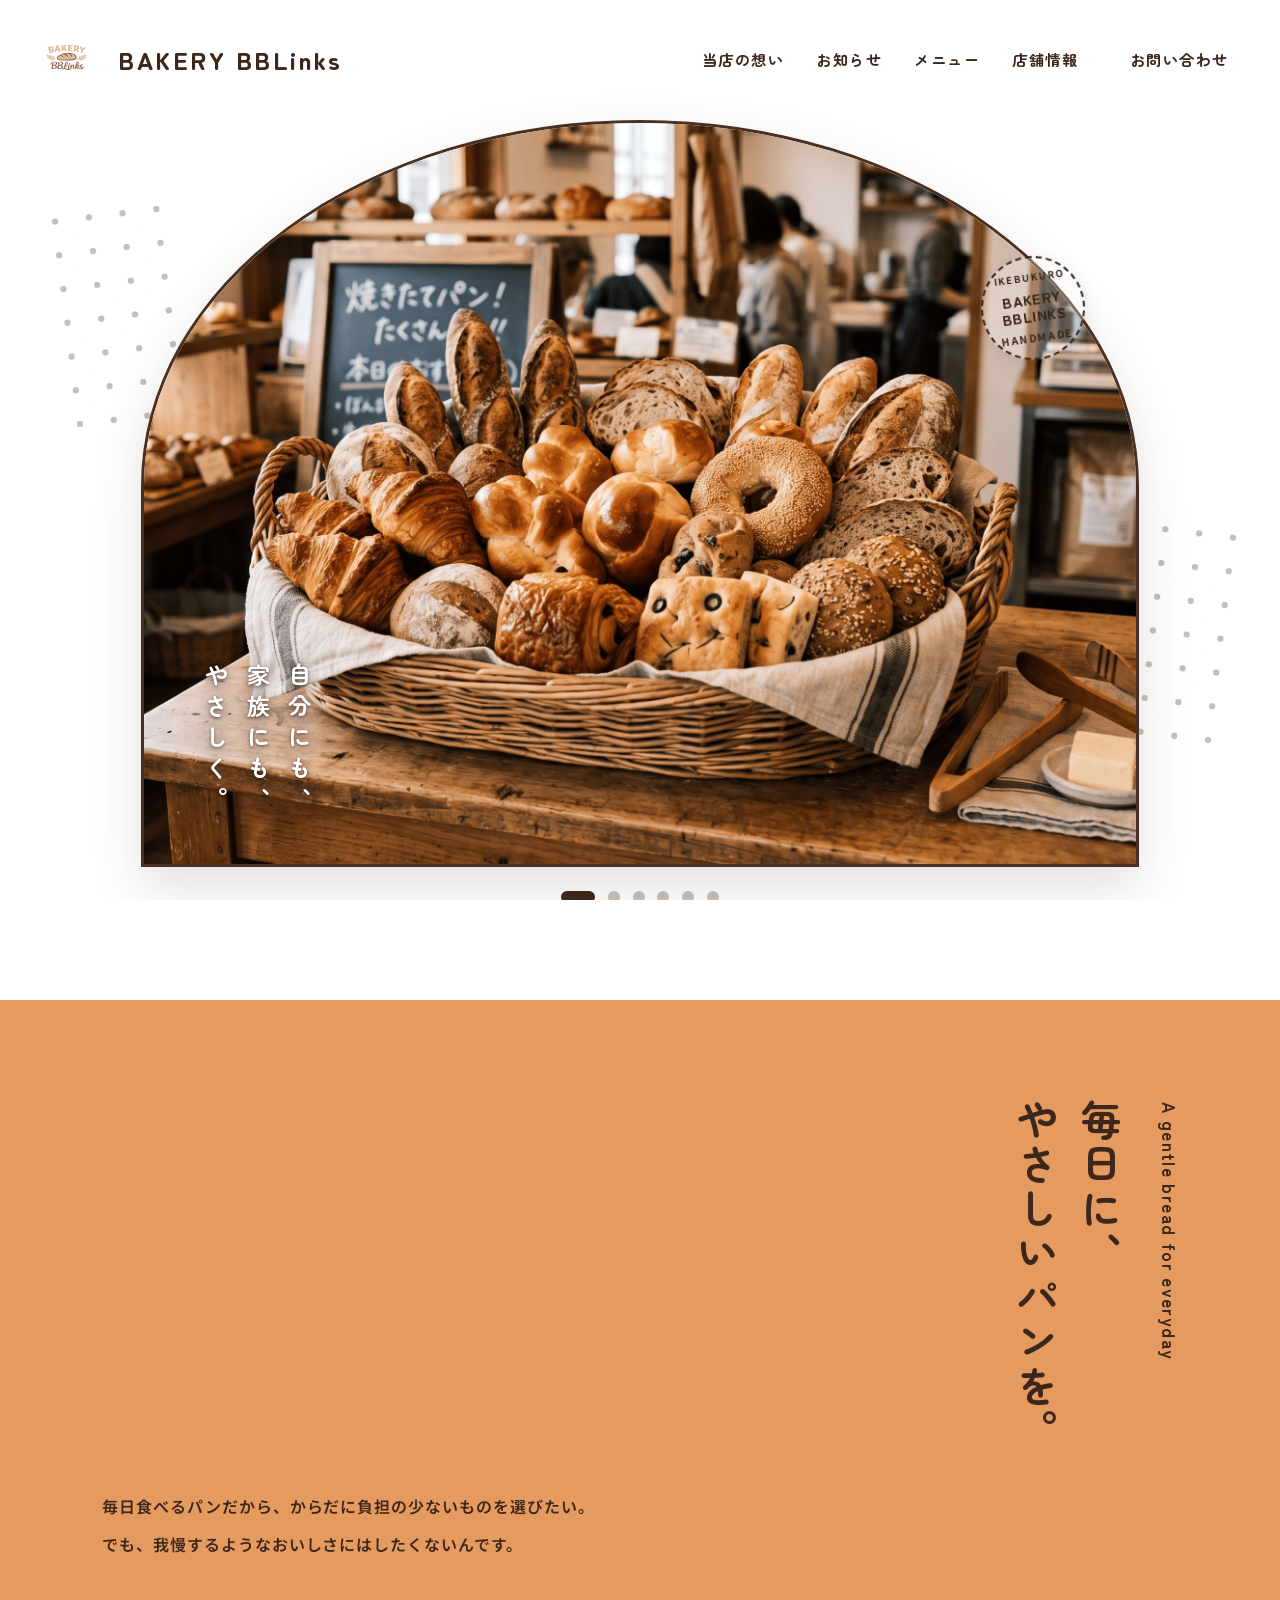
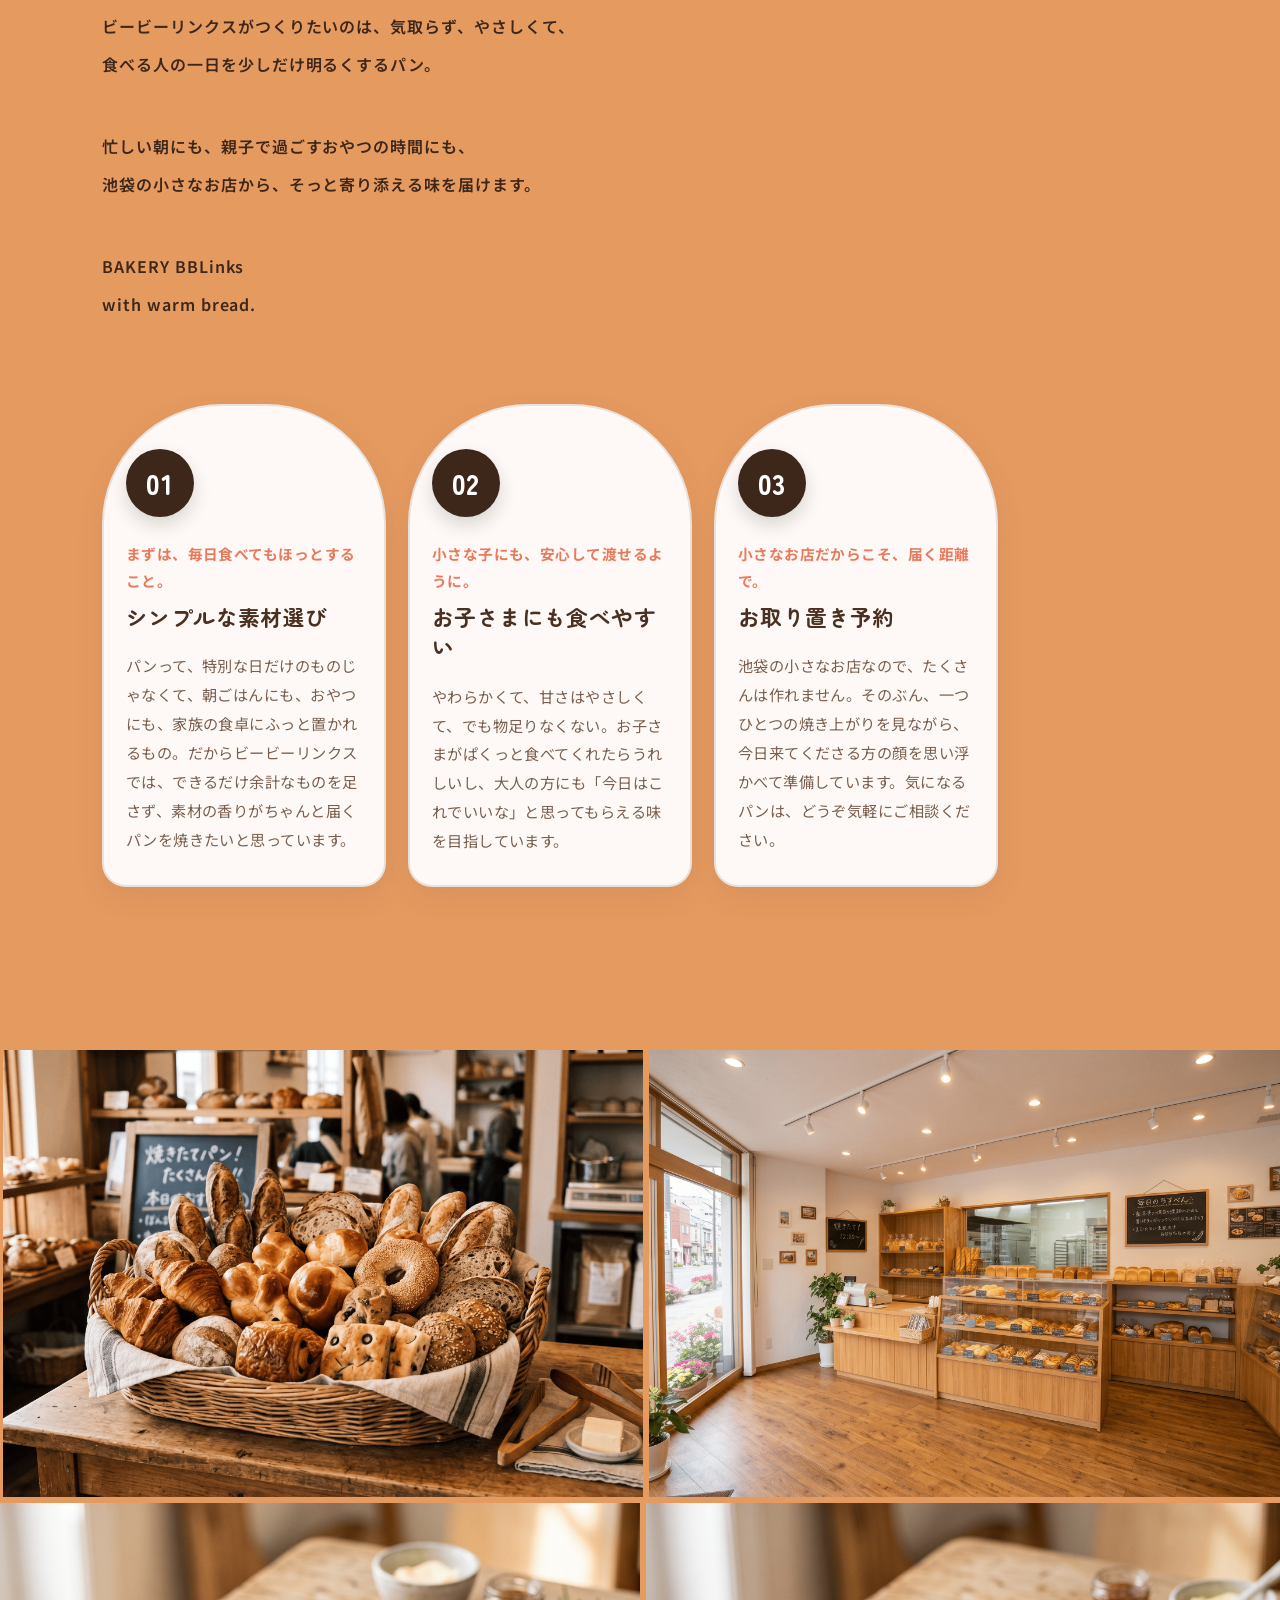
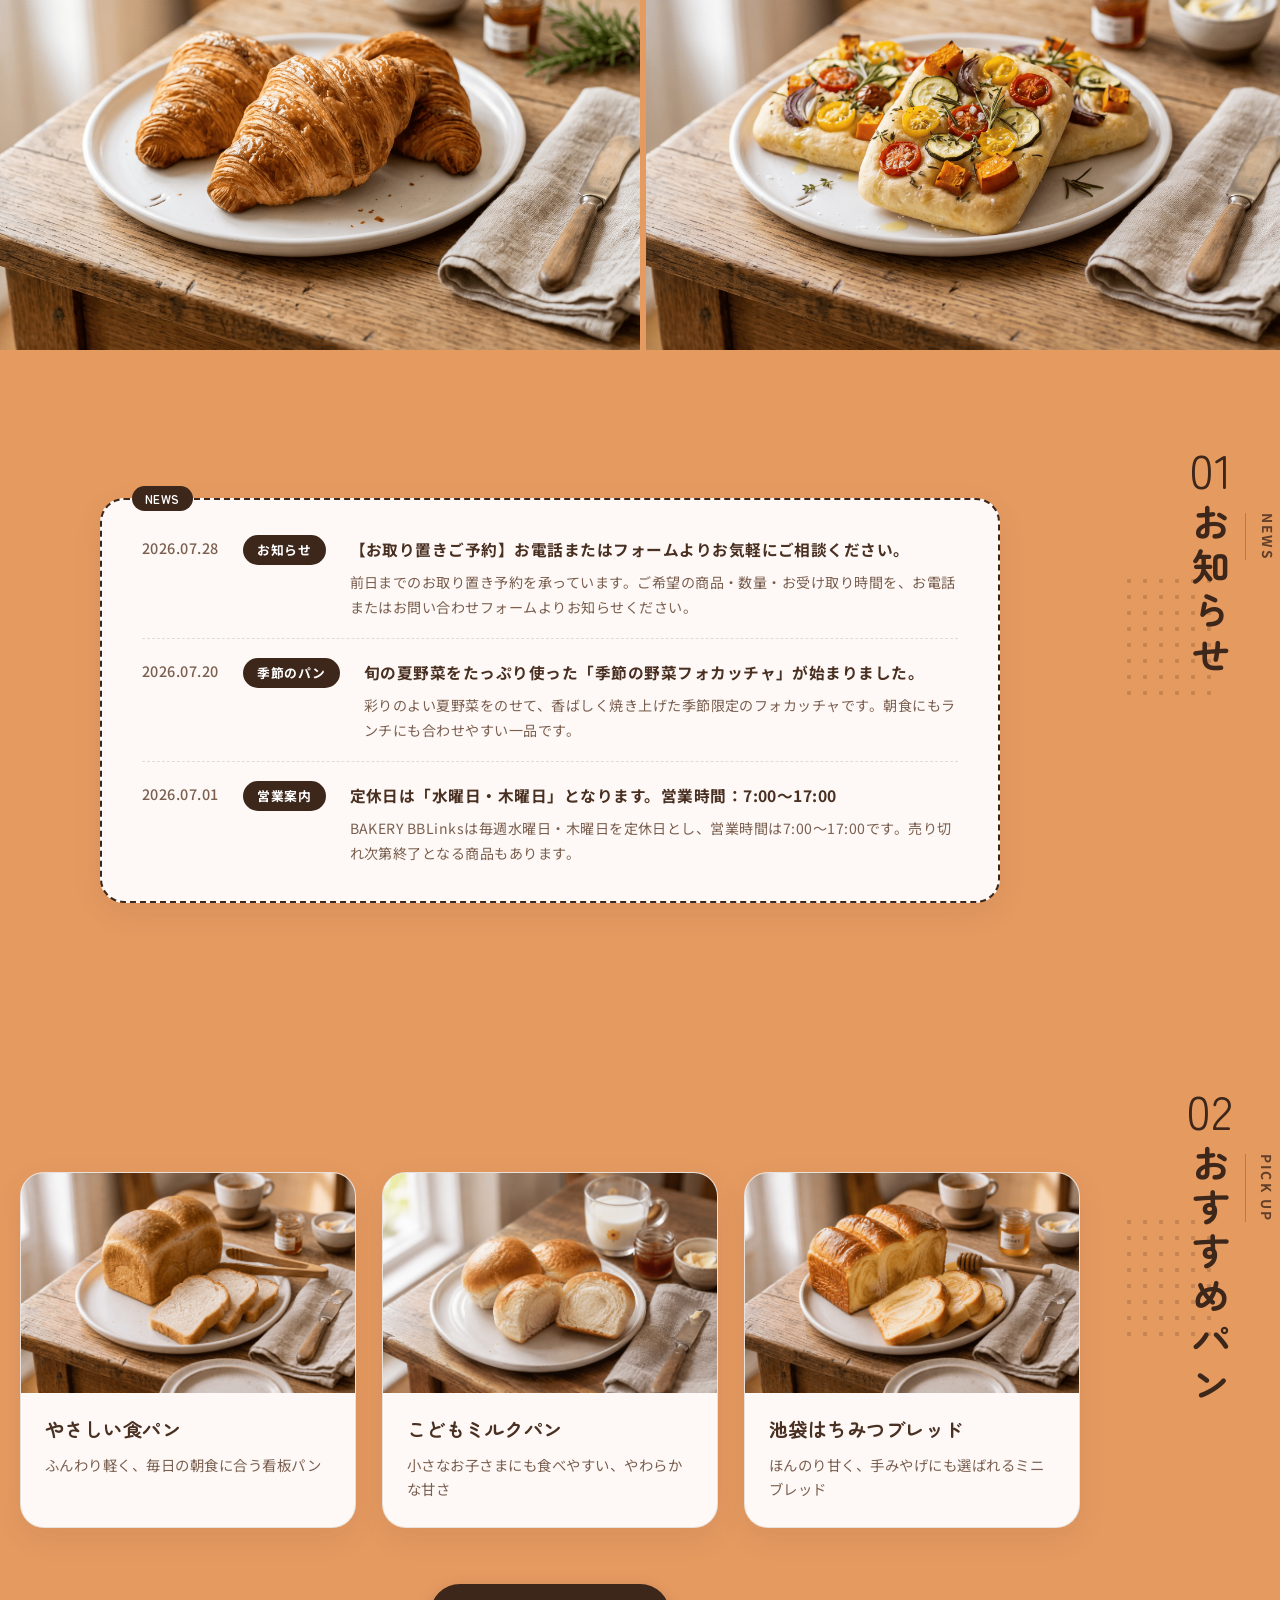
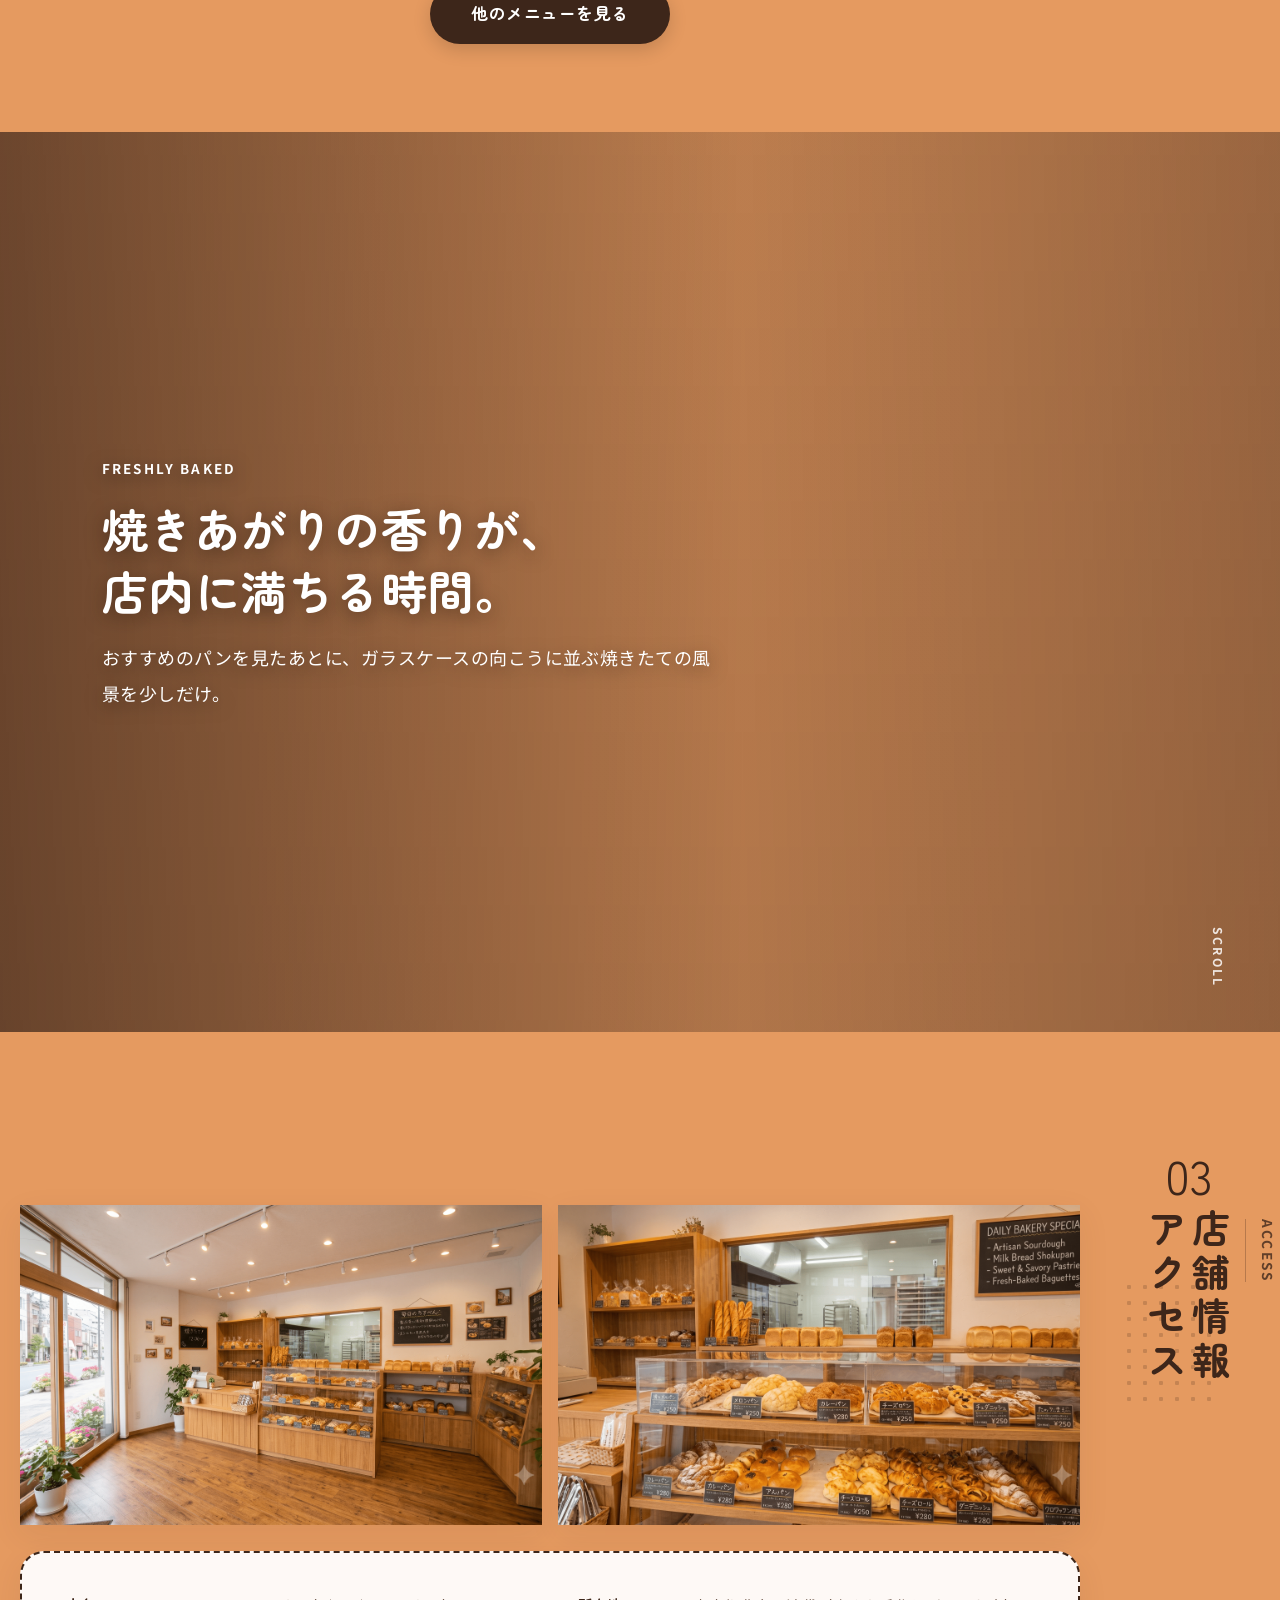
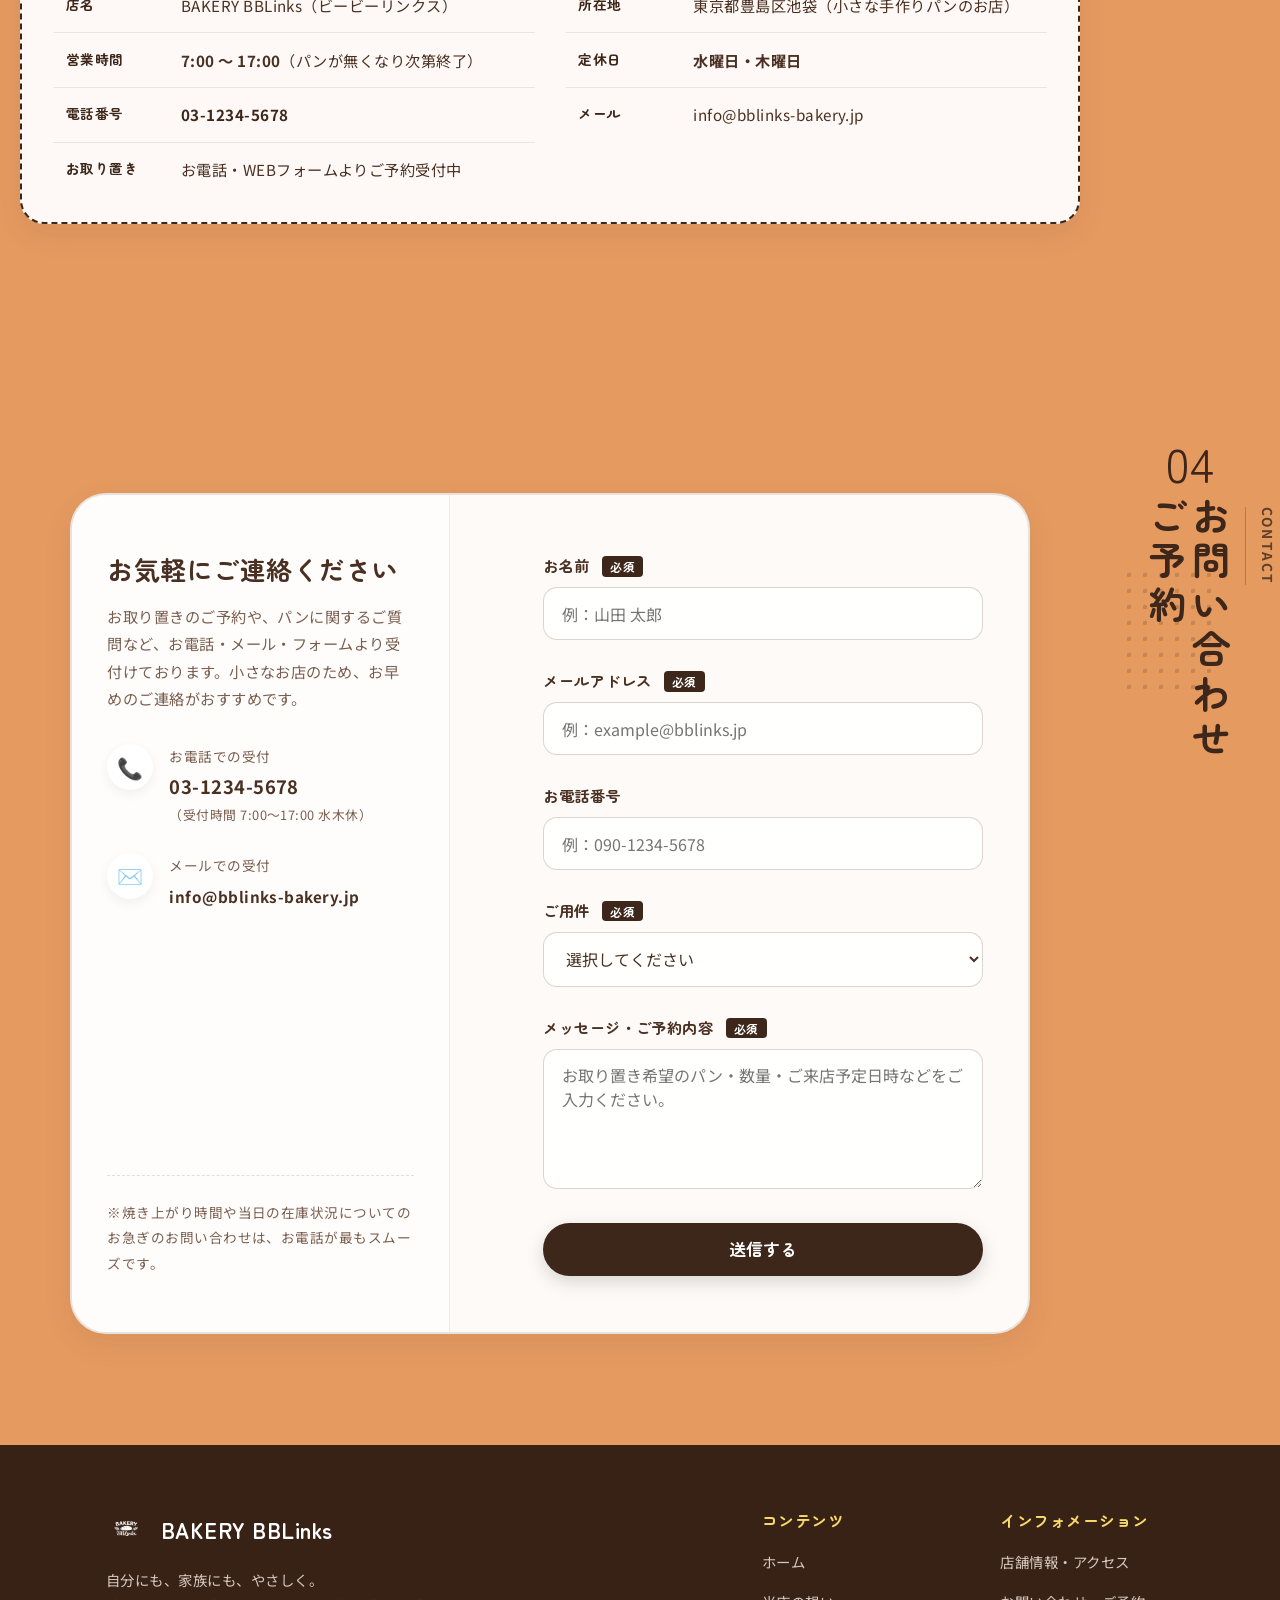
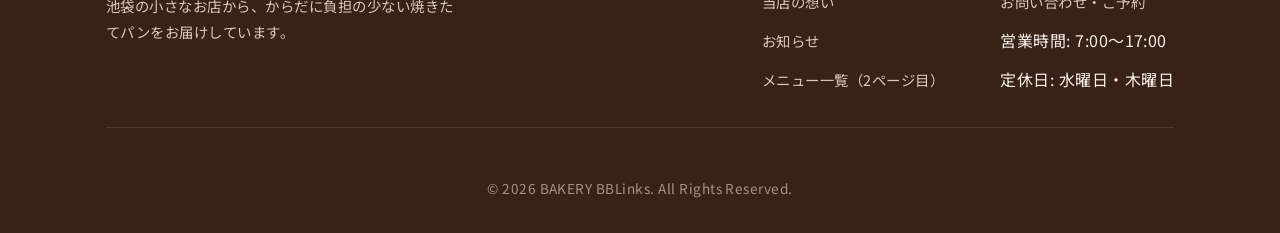
==== commit 8628b9db: "Add files via upload" ====
--- a/index.html
+++ b/index.html
@@ -7,7 +7,7 @@
   <title>BAKERY BBLinks | 池袋のからだにやさしい手作りパン屋さん</title>
   <meta name="description"
     content="池袋の小さなお店 BAKERY BBLinks。毎日の食卓にそっと寄り添う、からだに負担の少ないシンプルで美味しいパンをお届けします。営業時間7:00～17:00（水木定休）。">
-  <link rel="stylesheet" href="../css/styles.css">
+  <link rel="stylesheet" href="css/styles.css">
 </head>
 
 <body>
@@ -23,7 +23,7 @@
     <!-- Top Navigation Bar -->
     <div class="flore-top-bar">
       <a href="index.html" class="flore-logo-area">
-        <img src="../images/店舗ロゴ.png" alt="BAKERY BBLinks ロゴ">
+        <img src="images/店舗ロゴ.png" alt="BAKERY BBLinks ロゴ">
         <span class="flore-logo-title">BAKERY BBLinks</span>
       </a>
 
@@ -48,34 +48,34 @@
       <div class="flore-center-arch-frame">
         <!-- Floating Butterfly / Character Decoration -->
         <div class="flore-char-decoration">
-          <img src="../images/imageキャラクター.png" alt="BBLinks キャラクター">
+          <img src="images/imageキャラクター.png" alt="BBLinks キャラクター">
         </div>
 
         <!-- 7-second Photo Slider -->
         <div class="flore-slider-wrapper">
           <!-- Slide 1 -->
           <div class="arch-slide active">
-            <img src="../images/パン1.png" alt="BAKERY BBLinks 焼きたてパン">
+            <img src="images/パン1.png" alt="BAKERY BBLinks 焼きたてパン">
           </div>
           <!-- Slide 2 -->
           <div class="arch-slide">
-            <img src="../images/店内1.png" alt="BAKERY BBLinks 店内の様子">
+            <img src="images/店内1.png" alt="BAKERY BBLinks 店内の様子">
           </div>
           <!-- Slide 3 -->
           <div class="arch-slide">
-            <img src="../images/やさしい食パン.png" alt="看板メニュー やさしい食パン">
+            <img src="images/やさしい食パン.png" alt="看板メニュー やさしい食パン">
           </div>
           <!-- Slide 4 -->
           <div class="arch-slide">
-            <img src="../images/クロワッサン.png" alt="発酵バターのクロワッサン">
+            <img src="images/クロワッサン.png" alt="発酵バターのクロワッサン">
           </div>
           <!-- Slide 5 -->
           <div class="arch-slide">
-            <img src="../images/季節の野菜フォカッチャ.png" alt="季節の野菜フォカッチャ">
+            <img src="images/季節の野菜フォカッチャ.png" alt="季節の野菜フォカッチャ">
           </div>
           <!-- Slide 6 -->
           <div class="arch-slide">
-            <img src="../images/店内_ガラスケースのアップ写真.png" alt="ガラスケースのパンたち">
+            <img src="images/店内_ガラスケースのアップ写真.png" alt="ガラスケースのパンたち">
           </div>
         </div>
 
@@ -155,35 +155,35 @@
     <section class="concept-imgarea" aria-label="BAKERY BBLinksのパンと店内風景">
       <div class="scroll-infinity-wrap">
         <ul class="scroll-infinity-list scroll-infinity-list-left">
-          <li class="scroll-infinity-item"><img src="../images/パン1.png" alt="焼きたてパン"></li>
-          <li class="scroll-infinity-item"><img src="../images/店内1.png" alt="店内風景"></li>
-          <li class="scroll-infinity-item"><img src="../images/やさしい食パン.png" alt="やさしい食パン"></li>
-          <li class="scroll-infinity-item"><img src="../images/クロワッサン.png" alt="クロワッサン"></li>
-          <li class="scroll-infinity-item"><img src="../images/季節の野菜フォカッチャ.png" alt="季節の野菜フォカッチャ"></li>
-          <li class="scroll-infinity-item"><img src="../images/店内_ガラスケースのアップ写真.png" alt="ガラスケースのパン"></li>
-          <li class="scroll-infinity-item"><img src="../images/パン1.png" alt=""></li>
-          <li class="scroll-infinity-item"><img src="../images/店内1.png" alt=""></li>
-          <li class="scroll-infinity-item"><img src="../images/やさしい食パン.png" alt=""></li>
-          <li class="scroll-infinity-item"><img src="../images/クロワッサン.png" alt=""></li>
-          <li class="scroll-infinity-item"><img src="../images/季節の野菜フォカッチャ.png" alt=""></li>
-          <li class="scroll-infinity-item"><img src="../images/店内_ガラスケースのアップ写真.png" alt=""></li>
+          <li class="scroll-infinity-item"><img src="images/パン1.png" alt="焼きたてパン"></li>
+          <li class="scroll-infinity-item"><img src="images/店内1.png" alt="店内風景"></li>
+          <li class="scroll-infinity-item"><img src="images/やさしい食パン.png" alt="やさしい食パン"></li>
+          <li class="scroll-infinity-item"><img src="images/クロワッサン.png" alt="クロワッサン"></li>
+          <li class="scroll-infinity-item"><img src="images/季節の野菜フォカッチャ.png" alt="季節の野菜フォカッチャ"></li>
+          <li class="scroll-infinity-item"><img src="images/店内_ガラスケースのアップ写真.png" alt="ガラスケースのパン"></li>
+          <li class="scroll-infinity-item"><img src="images/パン1.png" alt=""></li>
+          <li class="scroll-infinity-item"><img src="images/店内1.png" alt=""></li>
+          <li class="scroll-infinity-item"><img src="images/やさしい食パン.png" alt=""></li>
+          <li class="scroll-infinity-item"><img src="images/クロワッサン.png" alt=""></li>
+          <li class="scroll-infinity-item"><img src="images/季節の野菜フォカッチャ.png" alt=""></li>
+          <li class="scroll-infinity-item"><img src="images/店内_ガラスケースのアップ写真.png" alt=""></li>
         </ul>
       </div>
 
       <div class="scroll-infinity-wrap">
         <ul class="scroll-infinity-list scroll-infinity-list-right">
-          <li class="scroll-infinity-item"><img src="../images/クロワッサン.png" alt=""></li>
-          <li class="scroll-infinity-item"><img src="../images/季節の野菜フォカッチャ.png" alt=""></li>
-          <li class="scroll-infinity-item"><img src="../images/店内_ガラスケースのアップ写真.png" alt=""></li>
-          <li class="scroll-infinity-item"><img src="../images/パン1.png" alt=""></li>
-          <li class="scroll-infinity-item"><img src="../images/店内1.png" alt=""></li>
-          <li class="scroll-infinity-item"><img src="../images/やさしい食パン.png" alt=""></li>
-          <li class="scroll-infinity-item"><img src="../images/クロワッサン.png" alt=""></li>
-          <li class="scroll-infinity-item"><img src="../images/季節の野菜フォカッチャ.png" alt=""></li>
-          <li class="scroll-infinity-item"><img src="../images/店内_ガラスケースのアップ写真.png" alt=""></li>
-          <li class="scroll-infinity-item"><img src="../images/パン1.png" alt=""></li>
-          <li class="scroll-infinity-item"><img src="../images/店内1.png" alt=""></li>
-          <li class="scroll-infinity-item"><img src="../images/やさしい食パン.png" alt=""></li>
+          <li class="scroll-infinity-item"><img src="images/クロワッサン.png" alt=""></li>
+          <li class="scroll-infinity-item"><img src="images/季節の野菜フォカッチャ.png" alt=""></li>
+          <li class="scroll-infinity-item"><img src="images/店内_ガラスケースのアップ写真.png" alt=""></li>
+          <li class="scroll-infinity-item"><img src="images/パン1.png" alt=""></li>
+          <li class="scroll-infinity-item"><img src="images/店内1.png" alt=""></li>
+          <li class="scroll-infinity-item"><img src="images/やさしい食パン.png" alt=""></li>
+          <li class="scroll-infinity-item"><img src="images/クロワッサン.png" alt=""></li>
+          <li class="scroll-infinity-item"><img src="images/季節の野菜フォカッチャ.png" alt=""></li>
+          <li class="scroll-infinity-item"><img src="images/店内_ガラスケースのアップ写真.png" alt=""></li>
+          <li class="scroll-infinity-item"><img src="images/パン1.png" alt=""></li>
+          <li class="scroll-infinity-item"><img src="images/店内1.png" alt=""></li>
+          <li class="scroll-infinity-item"><img src="images/やさしい食パン.png" alt=""></li>
         </ul>
       </div>
     </section>
@@ -243,7 +243,7 @@
         </div>
         <h3 class="news-modal-title" id="newsModalTitle"></h3>
         <p class="news-modal-body" id="newsModalBody"></p>
-        <img src="../images/imageキャラクター.png" alt="BAKERY BBLinks キャラクター" class="news-modal-character">
+        <img src="images/imageキャラクター.png" alt="BAKERY BBLinks キャラクター" class="news-modal-character">
       </div>
     </div>
 
@@ -259,7 +259,7 @@
           <!-- やさしい食パン -->
           <div class="menu-card">
             <div class="menu-card-img-wrap">
-              <img src="../images/やさしい食パン.png" alt="やさしい食パン" class="menu-card-img">
+              <img src="images/やさしい食パン.png" alt="やさしい食パン" class="menu-card-img">
             </div>
             <div class="menu-card-body">
               <h3 class="menu-card-title">やさしい食パン</h3>
@@ -270,7 +270,7 @@
           <!-- こどもミルクパン -->
           <div class="menu-card">
             <div class="menu-card-img-wrap">
-              <img src="../images/こどもミルクパン.png" alt="こどもミルクパン" class="menu-card-img">
+              <img src="images/こどもミルクパン.png" alt="こどもミルクパン" class="menu-card-img">
             </div>
             <div class="menu-card-body">
               <h3 class="menu-card-title">こどもミルクパン</h3>
@@ -281,7 +281,7 @@
           <!-- 池袋はちみつブレッド -->
           <div class="menu-card">
             <div class="menu-card-img-wrap">
-              <img src="../images/池袋はちみつブレッド.png" alt="池袋はちみつブレッド" class="menu-card-img">
+              <img src="images/池袋はちみつブレッド.png" alt="池袋はちみつブレッド" class="menu-card-img">
             </div>
             <div class="menu-card-body">
               <h3 class="menu-card-title">池袋はちみつブレッド</h3>
@@ -318,7 +318,12 @@
 
         <div class="store-card-wrapper">
           <div class="store-grid">
-            <div>
+            <div class="store-gallery" aria-label="BAKERY BBLinksの店内写真">
+              <img src="images/店内1.png" alt="BAKERY BBLinks 店内" class="gallery-img">
+              <img src="images/店内_ガラスケースのアップ写真.png" alt="ガラスケースのパン" class="gallery-img">
+            </div>
+
+            <div class="store-info-panel">
               <table class="store-detail-table">
                 <tr>
                   <th>店名</th>
@@ -350,11 +355,6 @@
                   <td>お電話・WEBフォームよりご予約受付中</td>
                 </tr>
               </table>
-            </div>
-
-            <div class="store-gallery">
-              <img src="../images/店内1.png" alt="BAKERY BBLinks 店内" class="gallery-img">
-              <img src="../images/店内_ガラスケースのアップ写真.png" alt="ガラスケースのパン" class="gallery-img">
             </div>
           </div>
         </div>
@@ -407,31 +407,34 @@
 
           <!-- Form Area -->
           <div class="contact-form-box">
-            <div id="formSuccessMessage"
+            <div id="formSuccessMessage" role="status" aria-live="polite"
               style="display: none; background: rgba(255,255,255,0.9); border: 2px solid var(--text-flore-dark); padding: 1.2rem; border-radius: var(--border-radius-sm); margin-bottom: 1.5rem; text-align: center;">
-              <p style="font-weight: bold; color: var(--text-flore-dark);">お問い合わせありがとうございます！</p>
+              <p style="font-weight: bold; color: var(--text-flore-dark);">送信完了しました</p>
               <p style="font-size: 0.9rem; margin-top: 0.4rem;">内容を確認次第、折り返しご連絡いたします。</p>
             </div>
 
             <form id="bakeryContactForm">
+              <input type="hidden" name="access_key" value="2ae0ad49-0ae6-4089-946b-30d89a0eb9bd">
+              <input type="hidden" name="subject" value="BAKERY BBLinks お問い合わせフォーム">
+              <input type="hidden" name="from_name" value="BAKERY BBLinks Webサイト">
               <div class="form-group">
                 <label for="userName" class="form-label">お名前 <span class="required">必須</span></label>
-                <input type="text" id="userName" class="form-control" placeholder="例：山田 太郎" required>
+                <input type="text" id="userName" name="name" class="form-control" placeholder="例：山田 太郎" required>
               </div>
 
               <div class="form-group">
                 <label for="userEmail" class="form-label">メールアドレス <span class="required">必須</span></label>
-                <input type="email" id="userEmail" class="form-control" placeholder="例：example@bblinks.jp" required>
+                <input type="email" id="userEmail" name="email" class="form-control" placeholder="例：example@bblinks.jp" required>
               </div>
 
               <div class="form-group">
                 <label for="userPhone" class="form-label">お電話番号</label>
-                <input type="tel" id="userPhone" class="form-control" placeholder="例：090-1234-5678">
+                <input type="tel" id="userPhone" name="phone" class="form-control" placeholder="例：090-1234-5678">
               </div>
 
               <div class="form-group">
                 <label for="contactType" class="form-label">ご用件 <span class="required">必須</span></label>
-                <select id="contactType" class="form-control" required>
+                <select id="contactType" name="contact_type" class="form-control" required>
                   <option value="">選択してください</option>
                   <option value="取り置き予約">パンのお取り置き予約</option>
                   <option value="商品について">商品・アレルギーに関するご質問</option>
@@ -441,7 +444,7 @@
 
               <div class="form-group">
                 <label for="userMessage" class="form-label">メッセージ・ご予約内容 <span class="required">必須</span></label>
-                <textarea id="userMessage" class="form-control" placeholder="お取り置き希望のパン・数量・ご来店予定日時などをご入力ください。"
+                <textarea id="userMessage" name="message" class="form-control" placeholder="お取り置き希望のパン・数量・ご来店予定日時などをご入力ください。"
                   required></textarea>
               </div>
 
@@ -460,7 +463,7 @@
       <div class="footer-content">
         <div class="footer-brand">
           <div class="footer-logo">
-            <img src="../images/店舗ロゴ.png" alt="BAKERY BBLinks">
+            <img src="images/店舗ロゴ.png" alt="BAKERY BBLinks">
             <span>BAKERY BBLinks</span>
           </div>
           <p class="footer-desc">
@@ -498,7 +501,7 @@
     </div>
   </footer>
 
-  <script src="../js/main.js"></script>
+  <script src="js/main.js"></script>
 </body>
 
 </html>
--- a/css/styles.css
+++ b/css/styles.css
@@ -1320,6 +1320,74 @@
   border: 1px solid rgba(74, 48, 34, 0.1);
 }
 
+.menu-page .menu-card-footer {
+  display: flex;
+  flex-direction: column;
+  align-items: stretch;
+  gap: 0.85rem;
+}
+
+@media (min-width: 769px) {
+  .menu-page .menu-cards-grid {
+    grid-template-columns: repeat(3, minmax(0, 1fr));
+    gap: clamp(1.3rem, 2vw, 2.2rem);
+  }
+}
+
+.menu-page .menu-card-price {
+  display: inline-flex;
+  align-items: center;
+  justify-content: center;
+  width: auto;
+  max-width: 100%;
+  align-self: flex-start;
+  white-space: nowrap;
+}
+
+.menu-page .menu-card .menu-inquiry-btn {
+  width: 100%;
+  min-height: 46px;
+  border-radius: var(--border-radius-pill);
+  background: var(--text-flore-dark);
+  color: #FFFFFF;
+  white-space: normal;
+}
+
+.menu-page .menu-card .menu-inquiry-btn:visited {
+  color: #FFFFFF;
+}
+
+.menu-inquiry-btn {
+  display: inline-flex;
+  align-items: center;
+  justify-content: center;
+  min-height: 44px;
+  padding: 0.65rem 1rem;
+  border-radius: var(--border-radius-pill);
+  background: var(--text-flore-dark);
+  color: #fff;
+  font-family: var(--font-heading);
+  font-size: 0.88rem;
+  font-weight: 700;
+  line-height: 1.4;
+  text-align: center;
+  transition: opacity 0.25s ease, transform 0.25s ease;
+}
+
+.menu-inquiry-btn:hover {
+  opacity: 0.88;
+  transform: translateY(-2px);
+}
+
+.menu-contact-section {
+  margin-top: clamp(4rem, 7vw, 6.5rem);
+  scroll-margin-top: 7rem;
+}
+
+.menu-contact-section .contact-wrapper {
+  max-width: 100%;
+}
+
 .btn-center-wrap {
   text-align: center;
 }
@@ -1353,61 +1421,89 @@
 }
 
 .store-card-wrapper {
+  padding: 0;
+  background: transparent;
+  backdrop-filter: none;
+  border-radius: 0;
+  box-shadow: none;
+  border: none;
+}
+
+.store-grid {
+  display: grid;
+  grid-template-columns: 1fr;
+  gap: clamp(1.1rem, 2vw, 1.6rem);
+}
+
+.store-info-panel {
   background: rgba(255, 255, 255, 0.94);
   backdrop-filter: blur(8px);
-  padding: 3rem 2.5rem;
-  border-radius: var(--border-radius-lg);
+  border: 2px dashed var(--text-flore-dark);
+  border-radius: var(--border-radius-md);
+  padding: clamp(1.4rem, 2vw, 1.8rem) clamp(1.6rem, 2.4vw, 2.2rem);
   box-shadow: var(--shadow-soft);
-  border: 2px solid rgba(74, 48, 34, 0.12);
-}
-
-.store-grid {
-  display: grid;
-  grid-template-columns: 1fr 1fr;
-  gap: 3rem;
-  align-items: center;
 }
 
 .store-detail-table {
   width: 100%;
-  border-collapse: collapse;
-  margin-bottom: 1.5rem;
+  border-collapse: separate;
+  border-spacing: 0;
+  margin-bottom: 0;
+}
+
+.store-detail-table tbody {
+  display: grid;
+  grid-template-columns: repeat(2, minmax(0, 1fr));
+  column-gap: clamp(1.4rem, 2.4vw, 2.2rem);
+}
+
+.store-detail-table tr {
+  display: grid;
+  grid-template-columns: 7.2rem minmax(0, 1fr);
+  align-items: start;
+  border-bottom: 1px solid rgba(74, 48, 34, 0.1);
 }
 
 .store-detail-table th,
 .store-detail-table td {
-  padding: 1.1rem 0.8rem;
-  border-bottom: 1px solid rgba(74, 48, 34, 0.1);
+  padding: 0.85rem 0.8rem;
+  border-bottom: none;
   text-align: left;
 }
 
+.store-detail-table tr:nth-last-child(-n + 2) {
+  border-bottom: none;
+}
+
 .store-detail-table th {
-  width: 32%;
+  width: auto;
   font-family: var(--font-heading);
-  font-size: 0.95rem;
+  font-size: 0.86rem;
   color: var(--text-flore-dark);
   font-weight: 700;
   vertical-align: top;
+  letter-spacing: 0.04em;
 }
 
 .store-detail-table td {
-  font-size: 0.98rem;
+  font-size: 0.95rem;
   color: var(--text-main);
+  line-height: 1.75;
 }
 
 .store-gallery {
   display: grid;
-  grid-template-columns: 1fr 1fr;
-  gap: 1rem;
+  grid-template-columns: repeat(2, minmax(0, 1fr));
+  gap: clamp(0.7rem, 1.2vw, 1rem);
 }
 
 .gallery-img {
+  display: block;
   width: 100%;
-  height: 220px;
+  height: clamp(260px, 25vw, 360px);
   object-fit: cover;
-  border-radius: var(--border-radius-md);
+  border-radius: 0;
   box-shadow: var(--shadow-soft);
-  border: 2px solid white;
 }
 
 /* Contact Form Section */
@@ -1596,6 +1692,10 @@
     margin-right: auto;
   }
 
+  .store-card-wrapper {
+    max-width: 1060px;
+  }
+
   .featured-section .menu-cards-grid {
     grid-template-columns: repeat(3, minmax(0, 1fr));
     gap: clamp(1.2rem, 2vw, 1.7rem);
@@ -1628,6 +1728,14 @@
   .contact-wrapper,
   .btn-center-wrap {
     left: clamp(-96px, -6vw, -58px);
+  }
+}
+
+@media (min-width: 769px) {
+  .menu-page .menu-contact-section .contact-wrapper {
+    left: 0;
+    margin-top: 0;
+    max-width: 100%;
   }
 }
 
@@ -1729,6 +1837,52 @@
 
   .store-grid {
     grid-template-columns: 1fr;
+  }
+
+  .store-card-wrapper {
+    padding: 0;
+  }
+
+  .store-gallery {
+    grid-template-columns: 1fr;
+    gap: 0.65rem;
+  }
+
+  .gallery-img {
+    height: 240px;
+  }
+
+  .store-info-panel {
+    padding: 1.15rem;
+  }
+
+  .store-detail-table tbody {
+    display: block;
+  }
+
+  .store-detail-table tr {
+    display: block;
+    border-bottom: 1px solid rgba(74, 48, 34, 0.1);
+  }
+
+  .store-detail-table tr:last-child {
+    border-bottom: none;
+  }
+
+  .store-detail-table th,
+  .store-detail-table td {
+    display: block;
+    width: 100%;
+    padding: 0.35rem 0;
+  }
+
+  .store-detail-table th {
+    border-bottom: none;
+    font-size: 0.78rem;
+  }
+
+  .store-detail-table td {
+    padding-bottom: 0.85rem;
   }
 
   .contact-wrapper {
@@ -1945,3 +2099,372 @@
     flex-direction: column;
   }
 }
+
+@media (max-width: 768px) {
+  html {
+    scroll-padding-top: 88px;
+  }
+
+  .container {
+    width: min(100% - 2rem, 390px);
+    padding: 0;
+  }
+
+  .section-padding {
+    padding: 4.2rem 0;
+  }
+
+  #concept,
+  #news,
+  .featured-section,
+  .bakery-immersive-section,
+  #access,
+  #contact,
+  .menu-contact-section {
+    scroll-margin-top: 88px;
+  }
+
+  .site-floating-header {
+    padding: 0.9rem 1rem 0;
+  }
+
+  .menu-page > header {
+    padding: 0.9rem 1rem 0.35rem !important;
+  }
+
+  .flore-top-bar {
+    align-items: center;
+    margin-bottom: 0;
+  }
+
+  .flore-logo-area img {
+    height: 52px;
+  }
+
+  .flore-logo-title {
+    max-width: calc(100vw - 142px);
+    overflow: hidden;
+    font-size: 1.28rem;
+    line-height: 1.1;
+    letter-spacing: 0.07em;
+    text-overflow: ellipsis;
+  }
+
+  .flore-mobile-toggle {
+    width: 44px;
+    height: 44px;
+    display: inline-flex;
+    align-items: center;
+    justify-content: center;
+    font-size: 1.8rem;
+    line-height: 1;
+  }
+
+  .flore-nav-list {
+    top: calc(100% + 0.6rem);
+    left: 1rem;
+    width: calc(100vw - 2rem);
+    padding: 1.1rem;
+    gap: 0.85rem;
+    border-radius: 18px;
+    box-shadow: 0 16px 32px rgba(61, 38, 26, 0.14);
+  }
+
+  .section-title {
+    display: grid;
+    grid-template-columns: auto 1fr;
+    grid-template-areas:
+      "num en"
+      "num ja";
+    align-items: center;
+    column-gap: 0.7rem;
+    row-gap: 0.25rem;
+    margin-bottom: 1.55rem;
+  }
+
+  .section-title::before {
+    position: relative;
+    grid-area: num;
+    display: block;
+    top: auto;
+    right: auto;
+    align-self: center;
+    margin: 0;
+    font-size: 2.85rem;
+    opacity: 0.44;
+  }
+
+  .section-title::after {
+    top: 0.7rem;
+    right: 0.4rem;
+    opacity: 0.18;
+  }
+
+  .section-title .en {
+    grid-area: en;
+    width: fit-content;
+    margin: 0 0 0.5rem;
+    font-size: 0.68rem;
+  }
+
+  .section-title .ja {
+    grid-area: ja;
+    font-size: 1.46rem;
+  }
+
+  .concept-section {
+    padding: 4.5rem 0 4rem;
+  }
+
+  .concept-copy-area,
+  .concept-text,
+  .concept-points-inline {
+    width: 100%;
+    margin-left: auto;
+    margin-right: auto;
+  }
+
+  .concept-copy-area {
+    max-width: 330px;
+    margin-bottom: 2.4rem;
+  }
+
+  .concept-text p {
+    margin-bottom: 1.7rem;
+    font-size: 0.96rem;
+    line-height: 2;
+  }
+
+  .concept-points-inline {
+    margin-top: 2.2rem;
+  }
+
+  .arch-point-card {
+    border-radius: 96px 96px 20px 20px;
+    padding: 2.45rem 1.45rem 1.8rem;
+  }
+
+  .news-section {
+    padding: 4.2rem 0;
+  }
+
+  .news-card {
+    border-radius: 20px;
+    padding: 1.85rem 1.25rem 1.45rem;
+  }
+
+  .news-item {
+    gap: 0.45rem 0.65rem;
+  }
+
+  .news-tag {
+    font-size: 0.72rem;
+    padding: 0.16rem 0.7rem;
+  }
+
+  .news-modal {
+    padding: 1rem;
+  }
+
+  .news-modal-dialog {
+    max-height: calc(100vh - 2rem);
+    min-height: 0;
+    overflow-y: auto;
+    border-radius: 20px;
+    padding: 2rem 1.35rem 6rem;
+  }
+
+  .news-modal-title {
+    padding-right: 0;
+    font-size: 1.18rem;
+  }
+
+  .news-modal-body {
+    padding-right: 0;
+    font-size: 0.92rem;
+    line-height: 1.9;
+  }
+
+  .news-modal-character {
+    width: 86px;
+  }
+
+  .scroll-infinity-item {
+    width: 68vw;
+  }
+
+  .bakery-immersive-copy {
+    padding-bottom: 4rem;
+  }
+
+  .bakery-immersive-copy h2 {
+    font-size: 1.82rem;
+    line-height: 1.45;
+  }
+
+  .bakery-immersive-copy p {
+    font-size: 0.92rem;
+    line-height: 1.9;
+  }
+
+  .featured-section {
+    padding: 4.2rem 0;
+  }
+
+  .menu-cards-grid {
+    grid-template-columns: 1fr;
+    gap: 1.45rem;
+    margin-bottom: 2.2rem;
+  }
+
+  .menu-card {
+    border-radius: 20px;
+  }
+
+  .menu-card-img-wrap {
+    height: 190px;
+  }
+
+  .menu-card-body {
+    padding: 1.2rem 1.25rem 1.3rem;
+  }
+
+  .menu-card-title {
+    font-size: 1.08rem;
+    margin-bottom: 0.4rem;
+  }
+
+  .menu-card-desc {
+    font-size: 0.86rem;
+    line-height: 1.75;
+  }
+
+  .btn-primary {
+    width: 100%;
+    justify-content: center;
+    padding: 0.85rem 1.2rem;
+    font-size: 0.95rem;
+    text-align: center;
+  }
+
+  .store-info-section {
+    padding-top: 4.2rem;
+  }
+
+  .store-gallery {
+    gap: 0.55rem;
+  }
+
+  .gallery-img {
+    height: 220px;
+  }
+
+  .store-info-panel {
+    border-radius: 20px;
+    padding: 1rem 1.15rem;
+  }
+
+  .store-detail-table th {
+    padding-top: 0.7rem;
+  }
+
+  .contact-section {
+    padding-bottom: 4.8rem;
+  }
+
+  .contact-wrapper {
+    gap: 0;
+    border-radius: 22px;
+  }
+
+  .contact-info-box {
+    padding: 1.75rem 1.35rem 1.4rem;
+    border-right: none;
+    border-bottom: 1px solid rgba(74, 48, 34, 0.08);
+  }
+
+  .contact-info-title {
+    font-size: 1.28rem;
+  }
+
+  .contact-info-desc {
+    margin-bottom: 1.4rem;
+    font-size: 0.9rem;
+  }
+
+  .contact-direct-list {
+    gap: 1.15rem;
+  }
+
+  .contact-direct-item {
+    gap: 0.75rem;
+  }
+
+  .contact-icon {
+    width: 40px;
+    height: 40px;
+    font-size: 1.08rem;
+  }
+
+  .contact-direct-val {
+    font-size: 1rem;
+    overflow-wrap: anywhere;
+  }
+
+  .contact-form-box {
+    padding: 1.75rem 1.35rem 1.9rem;
+  }
+
+  .form-group {
+    margin-bottom: 1.25rem;
+  }
+
+  .form-control {
+    min-height: 48px;
+    border-radius: 12px;
+    font-size: 0.95rem;
+    padding: 0.78rem 0.95rem;
+  }
+
+  textarea.form-control {
+    min-height: 128px;
+  }
+
+  .menu-page .page-header {
+    padding: 2.2rem 0 2.4rem;
+  }
+
+  .menu-page .page-header h1 {
+    font-size: 1.95rem;
+  }
+
+  .menu-page .page-header p {
+    font-size: 0.95rem;
+    line-height: 1.9;
+  }
+
+  .menu-page main.section-padding {
+    padding-top: 0 !important;
+  }
+
+  .reservation-banner {
+    padding: 1.6rem 1.25rem;
+    margin-bottom: 2.5rem;
+    border-radius: 20px;
+  }
+
+  .menu-contact-section {
+    margin-top: 3.2rem;
+  }
+
+  .footer-content {
+    gap: 1.5rem;
+    margin-bottom: 2.2rem;
+  }
+
+  .footer-links {
+    width: 100%;
+    flex-direction: column;
+    gap: 1.35rem;
+  }
+}
